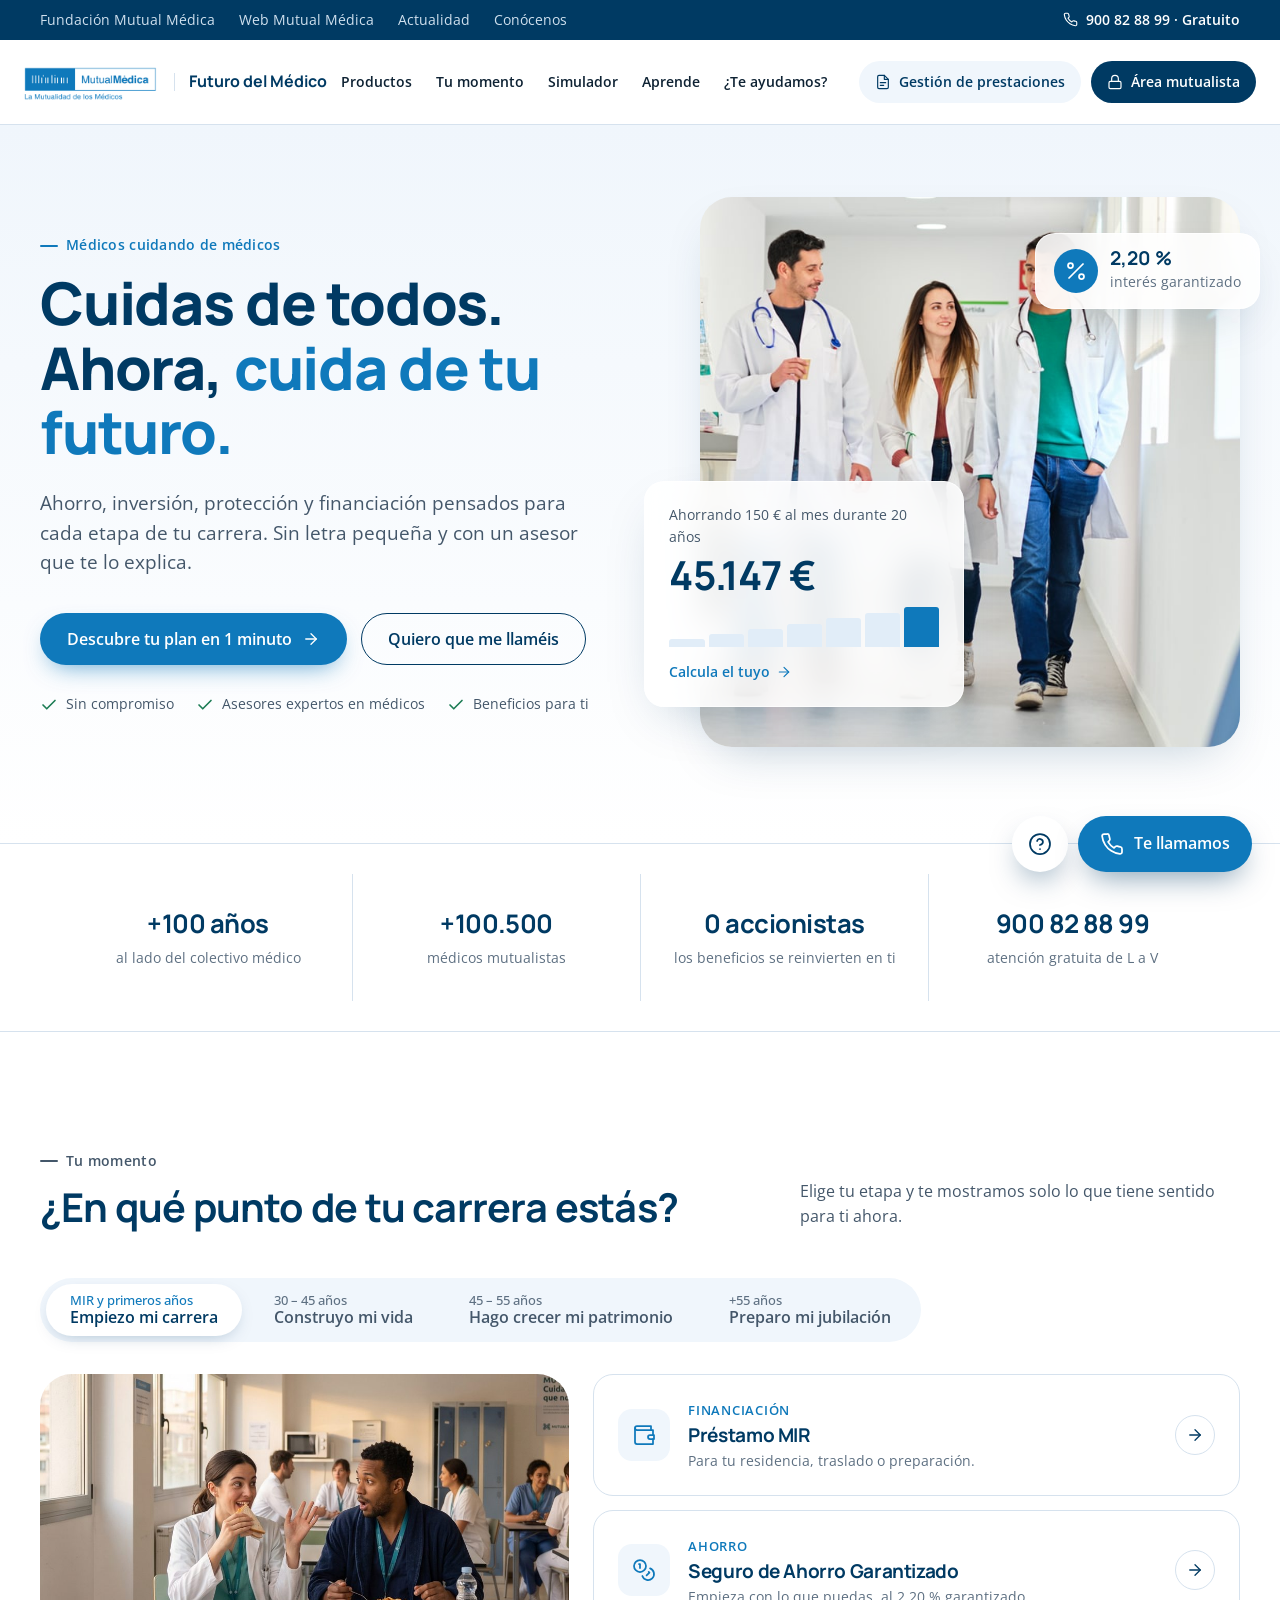
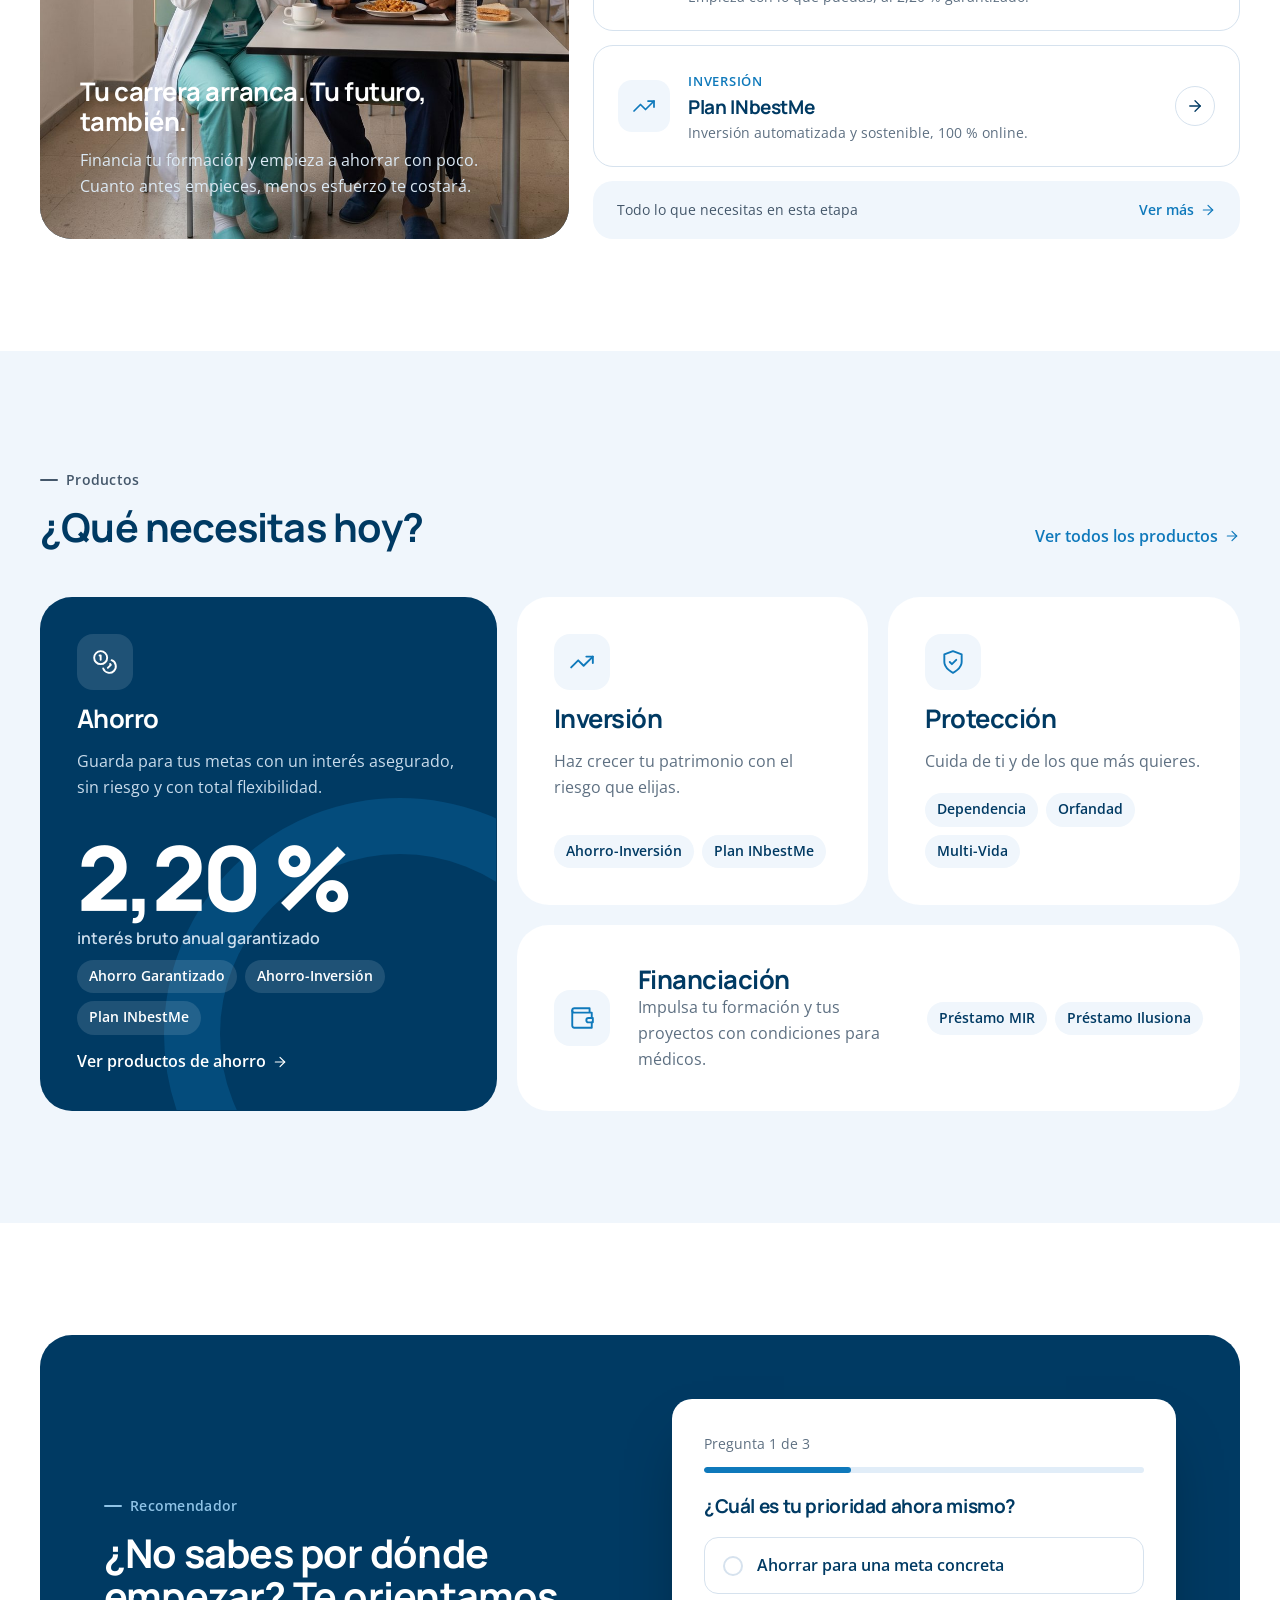
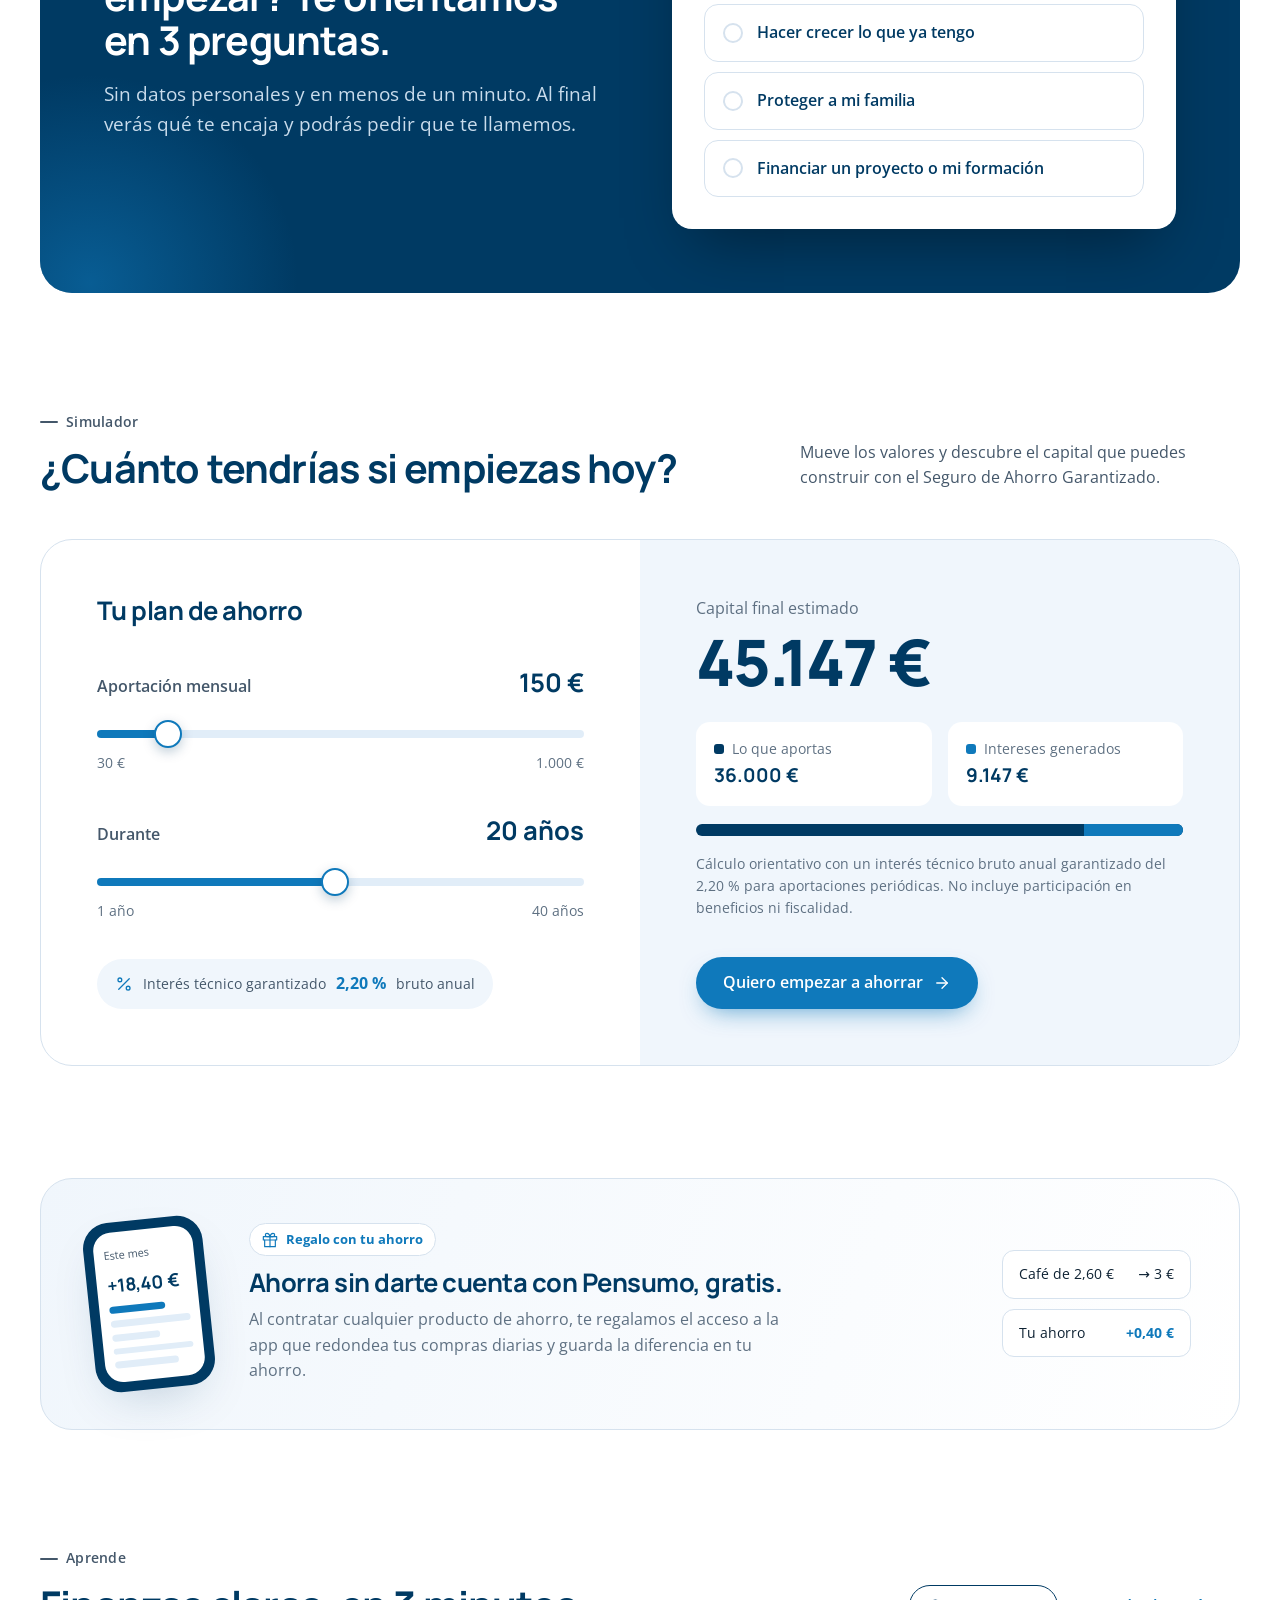
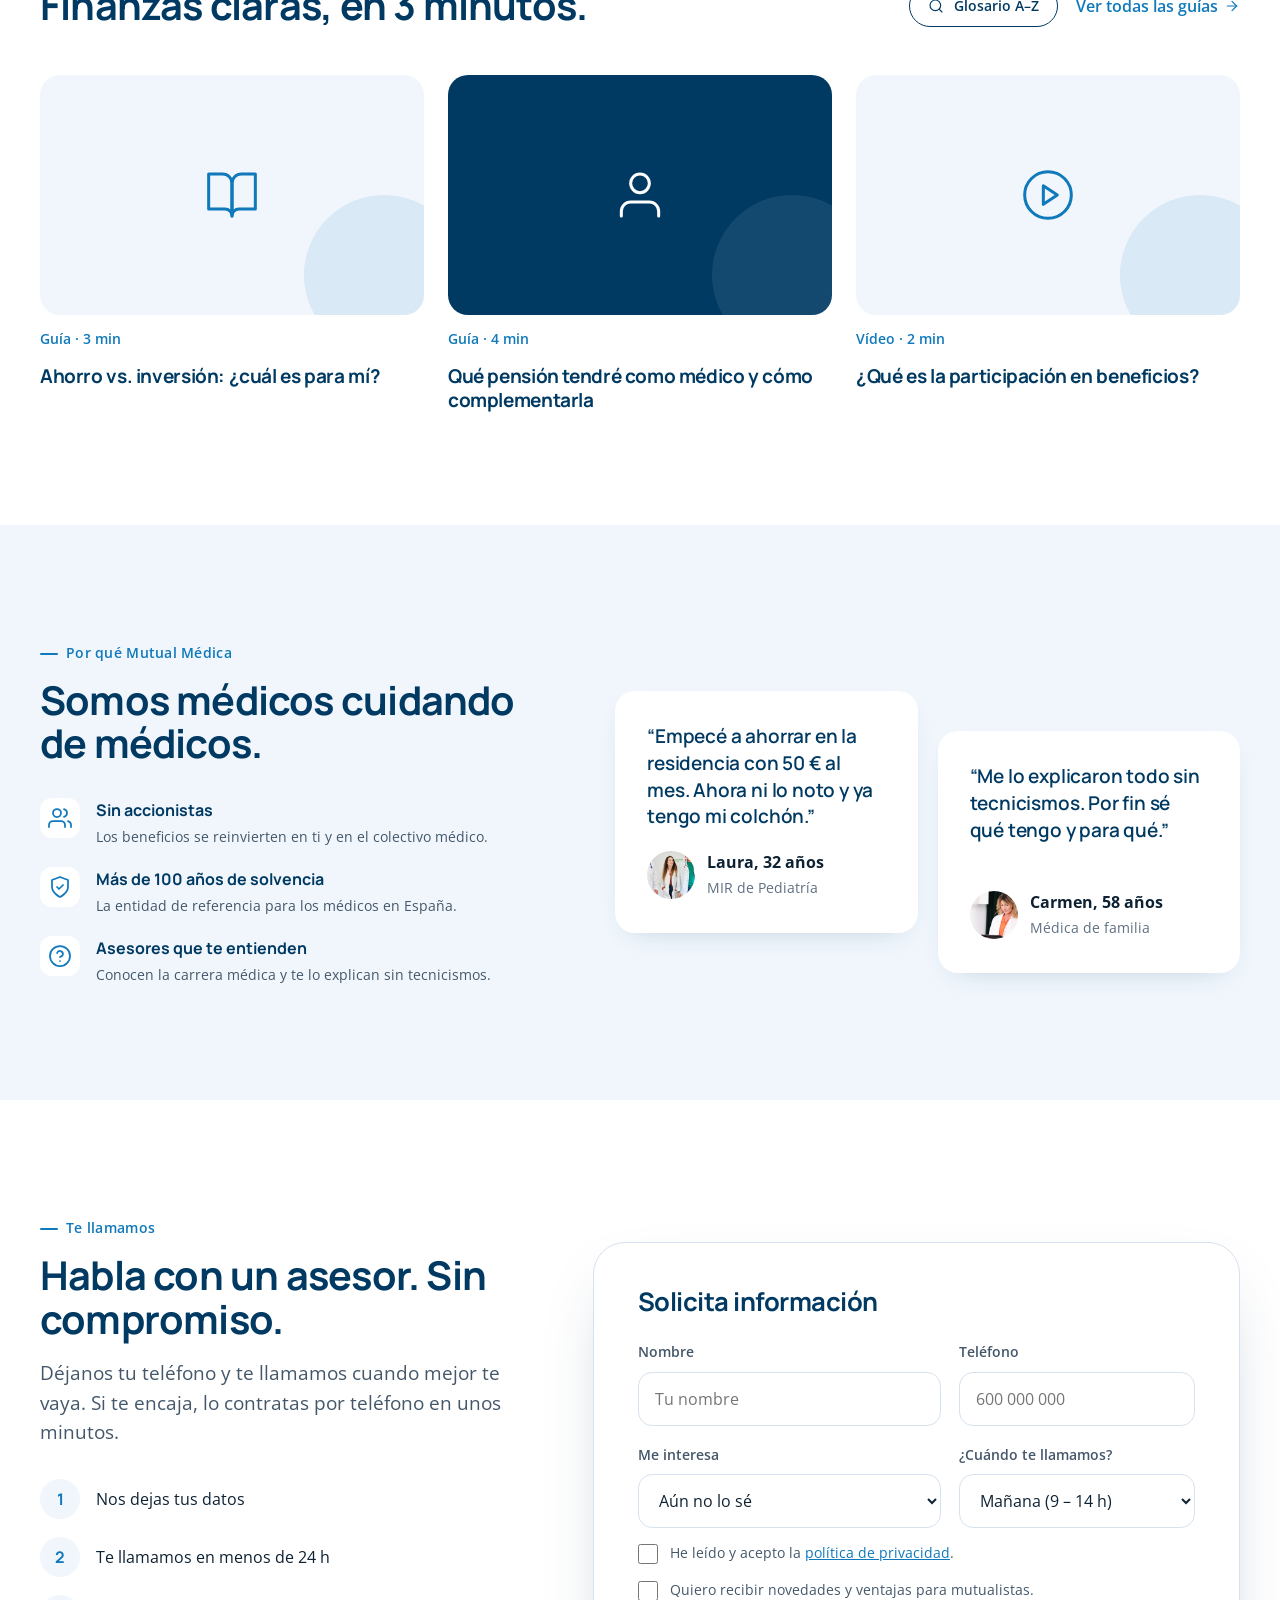
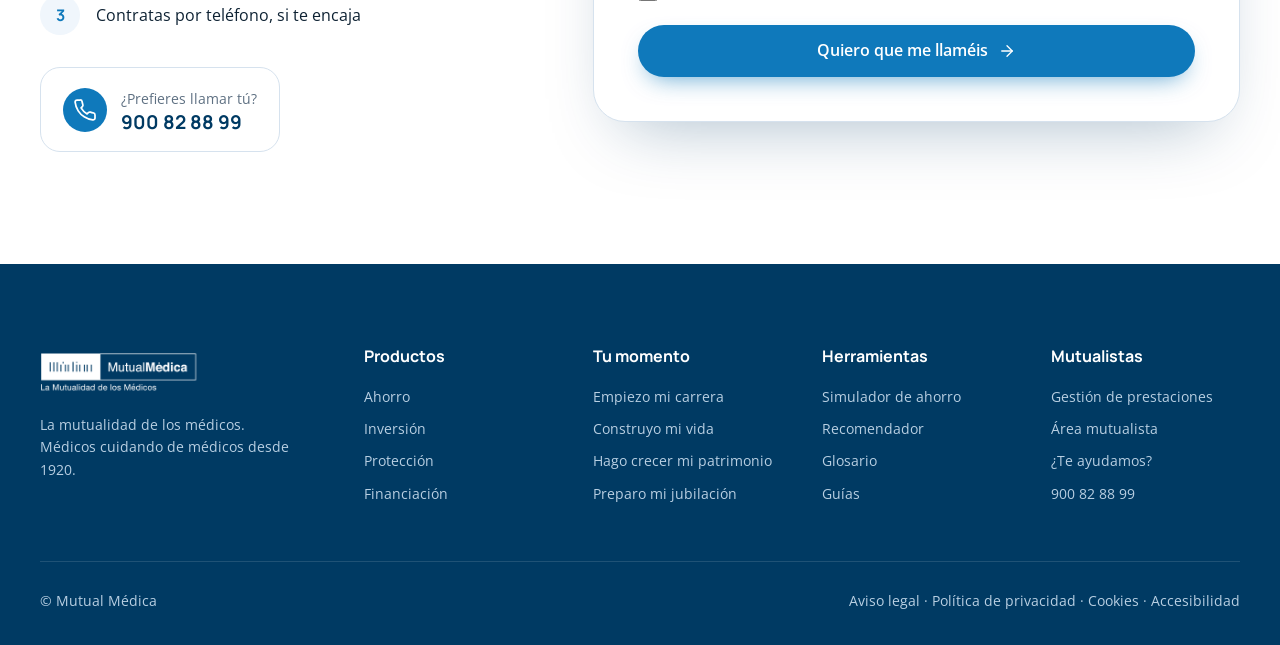
==== ui/home.html @ 7ee533cd "Caso práctico UX/UI Mutual Médica: estrategia, fases, wireframes y UI home" ====
<!DOCTYPE html>
<html lang="es">
<head>
<meta charset="utf-8">
<meta name="viewport" content="width=device-width, initial-scale=1">
<meta name="robots" content="noindex, nofollow">
<title>Futuro del Médico · Mutual Médica</title>
<meta name="description" content="Ahorro, inversión, protección y financiación para médicos, en cada etapa de su carrera.">
<link rel="preconnect" href="https://fonts.googleapis.com">
<link rel="preconnect" href="https://fonts.gstatic.com" crossorigin>
<link href="https://fonts.googleapis.com/css2?family=Open+Sans:wght@400;500;600;700&family=Manrope:wght@500;600;700;800&display=swap" rel="stylesheet">
<style>
:root{
  /* Marca */
  --accent:#0F79BB;           /* azul exacto del logo */
  --navy:#003A63;             /* azul profundo de marca */
  --navy-2:#004876;
  --ink:#0E2233; --ink-2:#44576A; --ink-3:#5E7082;
  --sky:#F0F6FC; --sky-2:#E1EDF8; --line:#D6E2EE; --white:#fff;
  --ok:#1C7C54;
  /* Tipografía fluida · 6 tamaños */
  --fs-1:clamp(14px,.85vw,15px);
  --fs-2:clamp(16px,1.05vw,17px);
  --fs-3:clamp(19px,1.4vw,22px);
  --fs-4:clamp(24px,2vw,30px);
  --fs-5:clamp(32px,3.1vw,46px);
  --fs-6:clamp(40px,4.6vw,68px);
  --r-s:12px; --r:20px; --r-l:32px;
  --shadow:0 20px 50px -20px rgba(0,58,99,.25);
  --head:"Manrope",system-ui,sans-serif;
  --body:"Open Sans",system-ui,sans-serif;
}
*{box-sizing:border-box;margin:0;padding:0}
html{scroll-behavior:smooth}
body{font-family:var(--body);font-size:var(--fs-2);line-height:1.6;color:var(--ink);background:var(--white);-webkit-font-smoothing:antialiased}
img{display:block;max-width:100%}
a{color:inherit;text-decoration:none}
button,input,select{font:inherit;color:inherit}
:focus-visible{outline:3px solid var(--accent);outline-offset:3px;border-radius:6px}
.wrap{width:min(1200px,100% - 48px);margin-inline:auto}
h1,h2,h3,h4{font-family:var(--head);color:var(--navy);letter-spacing:-.02em;line-height:1.1}
h1{font-size:var(--fs-6);font-weight:800}
h2{font-size:var(--fs-5);font-weight:700}
h3{font-size:var(--fs-4);font-weight:700;line-height:1.2}
h4{font-size:var(--fs-3);font-weight:700;line-height:1.25}
.eyebrow{display:inline-flex;align-items:center;gap:8px;font-size:var(--fs-1);font-weight:600;color:var(--accent);letter-spacing:.02em;margin-bottom:14px}
.eyebrow::before{content:"";width:18px;height:2px;background:currentColor;border-radius:2px}
.lead{font-size:var(--fs-3);color:var(--ink-2);line-height:1.55}
.muted{color:var(--ink-3)}
.small{font-size:var(--fs-1)}
.ico{width:24px;height:24px;stroke:currentColor;fill:none;stroke-width:1.75;stroke-linecap:round;stroke-linejoin:round;flex:none}
.hl{color:var(--accent)}

/* Botones · finos y premium */
.btn{display:inline-flex;align-items:center;justify-content:center;gap:10px;height:52px;padding:0 26px;border-radius:999px;font-weight:600;font-size:var(--fs-2);border:1.5px solid transparent;cursor:pointer;transition:transform .2s,background .2s,box-shadow .2s,color .2s;white-space:nowrap}
.btn .ico{width:18px;height:18px;transition:transform .2s}
.btn:hover .ico{transform:translateX(3px)}
.btn-primary{background:var(--accent);color:#fff;box-shadow:0 10px 24px -10px rgba(15,121,187,.7)}
.btn-primary:hover{background:var(--navy);transform:translateY(-1px)}
.btn-ghost{border-color:var(--navy);color:var(--navy);background:transparent}
.btn-ghost:hover{background:var(--navy);color:#fff}
.btn-light{background:#fff;color:var(--navy)}
.btn-light:hover{background:var(--sky)}
.btn-sm{height:42px;padding:0 18px;font-size:var(--fs-1)}
.link{display:inline-flex;align-items:center;gap:6px;font-weight:600;color:var(--accent)}
.link .ico{width:16px;height:16px;transition:transform .2s}
.link:hover .ico{transform:translateX(3px)}

/* ── Header ── */
.topbar{background:var(--navy);color:#CFE0EE;font-size:var(--fs-1)}
.topbar .wrap{display:flex;justify-content:space-between;align-items:center;height:40px}
.topbar nav{display:flex;gap:24px}
.topbar a:hover{color:#fff}
.topbar .tel{display:flex;align-items:center;gap:8px;color:#fff;font-weight:600}
.topbar .tel .ico{width:15px;height:15px}
header.main{position:sticky;top:0;z-index:40;background:rgba(255,255,255,.92);backdrop-filter:saturate(1.4) blur(14px);border-bottom:1px solid var(--line)}
header.main .wrap{display:flex;align-items:center;gap:32px;height:84px;width:min(1320px,100% - 48px)}
.brand{display:flex;align-items:center;gap:14px}
.brand img{height:44px;width:auto}
.brand span{font-family:var(--head);font-weight:700;color:var(--navy);font-size:var(--fs-2);line-height:1.1;padding-left:14px;border-left:1px solid var(--line)}
.brand span{white-space:nowrap}
.menu{display:flex;gap:24px;font-weight:600;font-size:var(--fs-1);color:var(--ink);white-space:nowrap}
.menu a{position:relative;padding:6px 0}
.menu a::after{content:"";position:absolute;left:0;right:0;bottom:0;height:2px;background:var(--accent);transform:scaleX(0);transition:transform .2s;transform-origin:left}
.menu a:hover::after{transform:scaleX(1)}
.keep{margin-left:auto;display:flex;gap:10px}
.keep a{display:flex;align-items:center;gap:8px;height:42px;padding:0 16px;border-radius:999px;font-size:var(--fs-1);font-weight:600;white-space:nowrap}
.keep .k1{background:var(--sky);color:var(--navy)}
.keep .k1:hover{background:var(--sky-2)}
.keep .k2{background:var(--navy);color:#fff}
.keep .k2:hover{background:var(--accent)}
.keep .ico{width:16px;height:16px}

/* ── Hero ── */
.hero{background:linear-gradient(180deg,var(--sky) 0%,#fff 100%);padding:72px 0 96px;overflow:hidden}
.hero .wrap{display:grid;grid-template-columns:1.05fr .95fr;gap:64px;align-items:center}
.hero h1 em{font-style:normal;color:var(--accent)}
.hero .lead{margin:24px 0 36px;max-width:560px}
.hero .ctas{display:flex;gap:14px;flex-wrap:wrap}
.ticks{display:flex;gap:22px;margin-top:28px;flex-wrap:wrap;font-size:var(--fs-1);color:var(--ink-2)}
.ticks span{display:flex;align-items:center;gap:8px}
.ticks .ico{width:18px;height:18px;color:var(--ok);stroke-width:2.2}
.hero-visual{position:relative}
.hero-visual .photo{border-radius:var(--r-l);overflow:hidden;aspect-ratio:1/1.02;box-shadow:var(--shadow)}
.hero-visual .photo img{width:100%;height:100%;object-fit:cover;object-position:55% center}
.glass{position:absolute;background:rgba(255,255,255,.88);backdrop-filter:blur(16px);border:1px solid rgba(255,255,255,.7);border-radius:var(--r);box-shadow:var(--shadow)}
.g-calc{left:-56px;bottom:40px;padding:22px 24px;width:320px}
.g-calc p{font-size:var(--fs-1);color:var(--ink-2)}
.g-calc strong{display:block;font-family:var(--head);font-size:40px;color:var(--navy);line-height:1.1;margin:4px 0 10px;letter-spacing:-.02em}
.g-calc .spark{display:flex;align-items:flex-end;gap:4px;height:40px;margin-bottom:12px}
.g-calc .spark i{flex:1;background:var(--sky-2);border-radius:3px 3px 0 0}
.g-calc .spark i:last-child{background:var(--accent)}
.g-rate{right:-20px;top:36px;padding:14px 18px;display:flex;align-items:center;gap:12px}
.g-rate .badge{width:44px;height:44px;border-radius:50%;background:var(--accent);color:#fff;display:grid;place-items:center}
.g-rate b{font-family:var(--head);font-size:var(--fs-3);color:var(--navy);display:block;line-height:1.1}
.g-rate span{font-size:var(--fs-1);color:var(--ink-3)}

/* ── Trust ── */
.trust{border-block:1px solid var(--line);background:#fff}
.trust .wrap{display:grid;grid-template-columns:repeat(4,1fr)}
.trust div{padding:30px 24px;text-align:center}
.trust div+div{border-left:1px solid var(--line)}
.trust b{display:block;font-family:var(--head);font-size:var(--fs-4);color:var(--navy);letter-spacing:-.02em}
.trust span{font-size:var(--fs-1);color:var(--ink-3)}

section.block{padding:112px 0}
.head{display:flex;justify-content:space-between;align-items:flex-end;gap:48px;margin-bottom:48px}
.head p{max-width:440px;color:var(--ink-2)}

/* ── Momento vital ── */
.tabs{display:flex;gap:8px;background:var(--sky);padding:6px;border-radius:999px;width:max-content;margin-bottom:32px}
.tabs button{border:0;background:transparent;height:52px;padding:0 24px;border-radius:999px;cursor:pointer;font-weight:600;color:var(--ink-2);display:flex;flex-direction:column;justify-content:center;line-height:1.2;text-align:left;transition:background .2s,color .2s}
.tabs button small{font-weight:500;font-size:12.5px;color:var(--ink-3)}
.tabs button[aria-selected="true"]{background:#fff;color:var(--navy);box-shadow:0 6px 18px -8px rgba(0,58,99,.35)}
.tabs button[aria-selected="true"] small{color:var(--accent)}
.panel{display:grid;grid-template-columns:.9fr 1.1fr;gap:24px;animation:fade .4s ease}
@keyframes fade{from{opacity:0;transform:translateY(8px)}to{opacity:1;transform:none}}
[hidden]{display:none!important}
.panel .story{position:relative;border-radius:var(--r-l);overflow:hidden;min-height:440px;color:#fff;display:flex;flex-direction:column;justify-content:flex-end;padding:40px}
.panel .story img{position:absolute;inset:0;width:100%;height:100%;object-fit:cover}
.panel .story::before{content:"";position:absolute;inset:0;background:linear-gradient(180deg,rgba(0,58,99,0) 30%,rgba(0,40,70,.92) 100%);z-index:1}
.panel .story>*{position:relative;z-index:2}
.panel .story h3{color:#fff;margin-bottom:10px}
.panel .story p{color:#DCE9F4;max-width:420px}
.prods{display:grid;gap:14px;align-content:start}
.prod{display:grid;grid-template-columns:52px 1fr auto;align-items:center;gap:18px;padding:22px 24px;border:1px solid var(--line);border-radius:var(--r);background:#fff;transition:border-color .2s,box-shadow .2s,transform .2s}
.prod:hover{border-color:var(--accent);box-shadow:var(--shadow);transform:translateY(-2px)}
.prod .ic{width:52px;height:52px;border-radius:14px;background:var(--sky);color:var(--accent);display:grid;place-items:center}
.prod .kind{font-size:12.5px;font-weight:600;color:var(--accent);text-transform:uppercase;letter-spacing:.06em}
.prod h4{font-size:var(--fs-3);margin:2px 0}
.prod p{font-size:var(--fs-1);color:var(--ink-3)}
.prod .go{width:40px;height:40px;border-radius:50%;border:1px solid var(--line);display:grid;place-items:center;color:var(--navy);transition:background .2s,color .2s}
.prod:hover .go{background:var(--accent);color:#fff;border-color:var(--accent)}
.prods .more{display:flex;justify-content:space-between;align-items:center;padding:18px 24px;border-radius:var(--r);background:var(--sky);font-size:var(--fs-1);color:var(--ink-2)}

/* ── Categorías bento ── */
.cats{background:var(--sky)}
.bento{display:grid;grid-template-columns:1.3fr 1fr 1fr;grid-template-rows:auto auto;gap:20px}
.cat{background:#fff;border-radius:var(--r-l);padding:36px;display:flex;flex-direction:column;gap:14px;border:1px solid transparent;transition:border-color .2s,transform .2s,box-shadow .2s}
.cat:hover{border-color:var(--accent);transform:translateY(-3px);box-shadow:var(--shadow)}
.cat .ic{width:56px;height:56px;border-radius:16px;background:var(--sky);color:var(--accent);display:grid;place-items:center}
.cat .ic .ico{width:26px;height:26px}
.cat ul{list-style:none;display:flex;flex-wrap:wrap;gap:8px;margin-top:auto}
.cat li{font-size:13.5px;font-weight:600;padding:6px 12px;border-radius:999px;background:var(--sky);color:var(--navy)}
.cat.big{grid-row:span 2;background:var(--navy);color:#fff;position:relative;overflow:hidden}
.cat.big h3,.cat.big h2{color:#fff}
.cat.big p{color:#C9DCEC}
.cat.big .ic{background:rgba(255,255,255,.12);color:#fff}
.cat.big li{background:rgba(255,255,255,.12);color:#fff}
.cat.big .rate{font-family:var(--head);font-size:clamp(64px,7vw,104px);font-weight:800;line-height:1;letter-spacing:-.04em;margin-top:18px}
.cat.big .rate small{font-size:var(--fs-2);font-weight:600;letter-spacing:0;color:#C9DCEC;display:block;margin-top:8px}
.cat.big::after{content:"";position:absolute;right:-140px;bottom:-160px;width:360px;height:360px;border-radius:50%;border:56px solid rgba(15,121,187,.28);pointer-events:none}
.cat.big>*{position:relative;z-index:1}
.cat.big .link{color:#fff}
.cat.wide{grid-column:span 2;flex-direction:row;align-items:center;gap:28px}
.cat.wide>div{flex:1}

/* ── Recomendador ── */
.reco{background:var(--navy);color:#fff;border-radius:var(--r-l);padding:64px;display:grid;grid-template-columns:1fr 1fr;gap:64px;align-items:center;position:relative;overflow:hidden}
.reco::before{content:"";position:absolute;left:-160px;bottom:-200px;width:420px;height:420px;border-radius:50%;background:radial-gradient(circle,rgba(15,121,187,.55),transparent 70%)}
.reco>*{position:relative}
.reco h2{color:#fff}
.reco .eyebrow{color:#8FC3E6}
.reco .lead{color:#C9DCEC;margin:18px 0 0}
.quiz{background:#fff;color:var(--ink);border-radius:var(--r);padding:32px;box-shadow:0 30px 60px -20px rgba(0,0,0,.4)}
.quiz .bar{height:6px;background:var(--sky-2);border-radius:3px;margin:10px 0 22px;overflow:hidden}
.quiz .bar i{display:block;height:100%;background:var(--accent);border-radius:3px;transition:width .35s}
.quiz h4{margin-bottom:18px}
.opts{display:grid;gap:10px}
.opt{display:flex;align-items:center;gap:14px;padding:15px 18px;border:1.5px solid var(--line);border-radius:14px;background:#fff;cursor:pointer;text-align:left;font-weight:600;color:var(--navy);transition:border-color .15s,background .15s}
.opt:hover{border-color:var(--accent);background:var(--sky)}
.opt .dot{width:20px;height:20px;border-radius:50%;border:2px solid var(--line);flex:none}
.opt:hover .dot{border-color:var(--accent)}
.quiz .back{background:none;border:0;color:var(--ink-3);font-size:var(--fs-1);margin-top:14px;cursor:pointer}
.result .pick{display:flex;gap:14px;align-items:center;padding:16px;border-radius:14px;background:var(--sky);margin-bottom:10px}
.result .pick .ic{width:44px;height:44px;border-radius:12px;background:#fff;color:var(--accent);display:grid;place-items:center}

/* ── Calculadora ── */
.calc{display:grid;grid-template-columns:1fr 1fr;border:1px solid var(--line);border-radius:var(--r-l);overflow:hidden}
.calc .in{padding:56px}
.calc .out{padding:56px;background:var(--sky);display:flex;flex-direction:column}
.fld{margin-top:36px}
.fld .top{display:flex;justify-content:space-between;align-items:baseline;margin-bottom:16px}
.fld label{font-weight:600;color:var(--ink-2)}
.fld output{font-family:var(--head);font-size:var(--fs-4);font-weight:700;color:var(--navy)}
input[type=range]{-webkit-appearance:none;appearance:none;width:100%;height:8px;border-radius:4px;background:linear-gradient(90deg,var(--accent) var(--p,50%),var(--sky-2) var(--p,50%));cursor:pointer}
input[type=range]::-webkit-slider-thumb{-webkit-appearance:none;width:28px;height:28px;border-radius:50%;background:#fff;border:2px solid var(--accent);box-shadow:0 4px 12px rgba(0,58,99,.25)}
input[type=range]::-moz-range-thumb{width:24px;height:24px;border-radius:50%;background:#fff;border:2px solid var(--accent)}
.rng{display:flex;justify-content:space-between;font-size:13.5px;color:var(--ink-3);margin-top:8px}
.rate-pill{display:inline-flex;align-items:center;gap:10px;margin-top:36px;padding:12px 18px;border-radius:999px;background:var(--sky);font-size:var(--fs-1);color:var(--ink-2)}
.rate-pill b{color:var(--accent);font-size:var(--fs-2)}
.out .total{font-family:var(--head);font-size:clamp(48px,5vw,76px);font-weight:800;color:var(--navy);letter-spacing:-.03em;line-height:1;margin:8px 0 28px}
.split{display:grid;grid-template-columns:1fr 1fr;gap:16px;margin-bottom:18px}
.split div{background:#fff;border-radius:14px;padding:16px 18px}
.split span{font-size:var(--fs-1);color:var(--ink-3);display:flex;align-items:center;gap:8px}
.split span::before{content:"";width:10px;height:10px;border-radius:3px;background:var(--navy)}
.split div:last-child span::before{background:var(--accent)}
.split b{font-family:var(--head);font-size:var(--fs-3);color:var(--navy)}
.meter{height:12px;border-radius:6px;background:var(--navy);overflow:hidden;display:flex;justify-content:flex-end}
.meter i{display:block;height:100%;background:var(--accent);transition:width .3s}
.out .note{font-size:13.5px;color:var(--ink-3);margin:18px 0 28px}
.out .btn{margin-top:auto;align-self:flex-start}

/* ── Pensumo ── */
.pensumo{display:grid;grid-template-columns:auto 1fr auto;gap:40px;align-items:center;background:linear-gradient(110deg,var(--sky) 0%,#fff 100%);border:1px solid var(--line);border-radius:var(--r-l);padding:40px 48px}
.phone{width:120px;height:170px;border-radius:26px;background:var(--navy);padding:10px;box-shadow:var(--shadow);transform:rotate(-6deg)}
.phone div{height:100%;border-radius:18px;background:#fff;padding:14px 10px;display:flex;flex-direction:column;gap:7px;font-size:11px;color:var(--ink-2)}
.phone b{font-family:var(--head);color:var(--navy);font-size:18px}
.phone i{display:block;height:7px;border-radius:4px;background:var(--sky-2)}
.phone i.a{background:var(--accent);width:70%}
.gift{display:inline-flex;align-items:center;gap:8px;font-size:13px;font-weight:700;color:var(--accent);background:#fff;border:1px solid var(--line);padding:5px 12px;border-radius:999px;margin-bottom:12px}
.gift .ico{width:16px;height:16px}
.eg{display:grid;gap:10px;font-size:var(--fs-1)}
.eg div{display:flex;justify-content:space-between;gap:24px;padding:12px 16px;background:#fff;border-radius:12px;border:1px solid var(--line)}
.eg b{color:var(--accent)}

/* ── Aprende ── */
.guides{display:grid;grid-template-columns:repeat(3,1fr);gap:24px}
.guide{display:flex;flex-direction:column;gap:14px}
.guide .cover{aspect-ratio:16/10;border-radius:var(--r);background:var(--sky);display:grid;place-items:center;color:var(--accent);position:relative;overflow:hidden;transition:transform .3s}
.guide:hover .cover{transform:scale(.98)}
.guide .cover .ico{width:56px;height:56px;stroke-width:1.3}
.guide .cover::after{content:"";position:absolute;right:-40px;bottom:-40px;width:160px;height:160px;border-radius:50%;background:rgba(15,121,187,.1)}
.guide:nth-child(2) .cover{background:var(--navy);color:#fff}
.guide:nth-child(2) .cover::after{background:rgba(255,255,255,.08)}
.guide .meta{font-size:13.5px;font-weight:600;color:var(--accent)}
.guide h4{font-size:var(--fs-3)}

/* ── Por qué + testimonios ── */
.why{background:var(--sky)}
.why .wrap{display:grid;grid-template-columns:.9fr 1.1fr;gap:64px;align-items:center}
.why ul{list-style:none;display:grid;gap:18px;margin-top:32px}
.why li{display:flex;gap:16px;align-items:flex-start}
.why li .ic{width:40px;height:40px;border-radius:12px;background:#fff;color:var(--accent);display:grid;place-items:center;flex:none}
.why li b{display:block;color:var(--navy);font-family:var(--head)}
.why li span{font-size:var(--fs-1);color:var(--ink-2)}
.quotes{display:grid;grid-template-columns:1fr 1fr;gap:20px}
.quote{background:#fff;border-radius:var(--r);padding:32px;display:flex;flex-direction:column;gap:20px;box-shadow:0 10px 30px -18px rgba(0,58,99,.3)}
.quote:nth-child(2){transform:translateY(40px)}
.quote p{font-size:var(--fs-3);font-family:var(--head);font-weight:600;color:var(--navy);line-height:1.4;letter-spacing:-.01em}
.quote .who{display:flex;gap:12px;align-items:center;margin-top:auto}
.quote .av{width:48px;height:48px;border-radius:50%;background-size:cover;background-position:center}
.quote .who b{display:block;font-size:var(--fs-2)}
.quote .who span{font-size:var(--fs-1);color:var(--ink-3)}

/* ── Formulario ── */
.contact .wrap{display:grid;grid-template-columns:1fr 1.05fr;gap:72px;align-items:center}
.steps{display:grid;gap:18px;margin:32px 0}
.steps div{display:flex;gap:16px;align-items:center}
.steps b{width:40px;height:40px;border-radius:50%;background:var(--sky);color:var(--accent);display:grid;place-items:center;font-family:var(--head);flex:none}
.call{display:flex;align-items:center;gap:14px;padding:18px 22px;border-radius:var(--r);border:1px solid var(--line);width:max-content}
.call .ic{width:44px;height:44px;border-radius:50%;background:var(--accent);color:#fff;display:grid;place-items:center}
.call b{font-family:var(--head);font-size:var(--fs-3);color:var(--navy);display:block;line-height:1.1}
form.card{background:#fff;border-radius:var(--r-l);padding:44px;box-shadow:0 30px 70px -30px rgba(0,58,99,.35);border:1px solid var(--line)}
.grid2{display:grid;grid-template-columns:1fr 1fr;gap:18px}
.f{display:flex;flex-direction:column;gap:8px}
.f label{font-size:var(--fs-1);font-weight:600;color:var(--ink-2)}
.f input,.f select{height:54px;border:1.5px solid var(--line);border-radius:14px;padding:0 16px;background:#fff;font-size:var(--fs-2);transition:border-color .2s}
.f input:focus,.f select:focus{outline:none;border-color:var(--accent);box-shadow:0 0 0 4px rgba(15,121,187,.12)}
.chk{display:flex;gap:12px;align-items:flex-start;font-size:var(--fs-1);color:var(--ink-2);margin-top:14px}
.chk input{width:20px;height:20px;accent-color:var(--accent);margin-top:2px;flex:none}
.chk a{color:var(--accent);text-decoration:underline}
form .btn{width:100%;margin-top:24px}
.thanks{text-align:center;padding:40px 10px}
.thanks .ic{width:72px;height:72px;border-radius:50%;background:#E6F4EE;color:var(--ok);display:grid;place-items:center;margin:0 auto 18px}

/* ── Footer ── */
footer{background:var(--navy);color:#B8CFE2;padding:80px 0 32px;font-size:var(--fs-1)}
footer .cols{display:grid;grid-template-columns:1.5fr repeat(4,1fr);gap:40px;padding-bottom:56px;border-bottom:1px solid rgba(255,255,255,.12)}
footer img{height:52px;width:auto;margin-bottom:18px}
footer h5{font-family:var(--head);font-size:var(--fs-2);color:#fff;margin-bottom:16px}
footer ul{list-style:none;display:grid;gap:10px}
footer a:hover{color:#fff}
footer .legal{display:flex;justify-content:space-between;padding-top:28px;flex-wrap:wrap;gap:12px}

/* ── Flotante ── */
.fab{position:fixed;right:28px;bottom:28px;z-index:50;display:flex;gap:10px}
.fab a{display:flex;align-items:center;gap:10px;height:56px;padding:0 22px;border-radius:999px;font-weight:600;box-shadow:0 14px 30px -10px rgba(0,58,99,.5)}
.fab .f1{background:var(--accent);color:#fff}
.fab .f2{background:#fff;color:var(--navy);width:56px;padding:0;justify-content:center}

/* Responsive básico */
@media (max-width:1100px){
  .menu{display:none}
  .hero .wrap,.panel,.reco,.calc,.why .wrap,.contact .wrap{grid-template-columns:1fr}
  .bento{grid-template-columns:1fr 1fr}.cat.big{grid-row:auto;grid-column:span 2}
  .guides{grid-template-columns:1fr}
  .g-calc{left:16px}
  .tabs{width:100%;overflow-x:auto}
  .pensumo{grid-template-columns:1fr}
  footer .cols{grid-template-columns:1fr 1fr}
}
@media (max-width:640px){
  .keep .k1,.topbar nav,.brand span{display:none}
  .trust .wrap,.quotes,.grid2,.split{grid-template-columns:1fr 1fr}
  .quotes{grid-template-columns:1fr}.quote:nth-child(2){transform:none}
  .bento{grid-template-columns:1fr}.cat.big,.cat.wide{grid-column:auto}.cat.wide{flex-direction:column;align-items:flex-start}
  .calc .in,.calc .out,.reco,form.card{padding:28px}
  .head{flex-direction:column;align-items:flex-start}
  section.block{padding:72px 0}
  .g-rate{right:8px}
  .fab .f1 span{display:none}.fab .f1{width:56px;padding:0;justify-content:center}
}
@media (prefers-reduced-motion:reduce){*{animation:none!important;transition:none!important;scroll-behavior:auto!important}}
</style>
</head>
<body>

<!-- Iconos -->
<svg width="0" height="0" style="position:absolute" aria-hidden="true">
  <symbol id="i-arrow" viewBox="0 0 24 24"><line x1="5" y1="12" x2="19" y2="12"/><polyline points="12 5 19 12 12 19"/></symbol>
  <symbol id="i-phone" viewBox="0 0 24 24"><path d="M22 16.92v3a2 2 0 0 1-2.18 2 19.79 19.79 0 0 1-8.63-3.07 19.5 19.5 0 0 1-6-6 19.79 19.79 0 0 1-3.07-8.67A2 2 0 0 1 4.11 2h3a2 2 0 0 1 2 1.72 12.84 12.84 0 0 0 .7 2.81 2 2 0 0 1-.45 2.11L8.09 9.91a16 16 0 0 0 6 6l1.27-1.27a2 2 0 0 1 2.11-.45 12.84 12.84 0 0 0 2.81.7A2 2 0 0 1 22 16.92z"/></symbol>
  <symbol id="i-check" viewBox="0 0 24 24"><polyline points="20 6 9 17 4 12"/></symbol>
  <symbol id="i-coins" viewBox="0 0 24 24"><circle cx="8" cy="8" r="6"/><path d="M18.09 10.37A6 6 0 1 1 10.34 18"/><path d="M7 6h1v4"/><path d="m16.71 13.88.7.71-2.82 2.82"/></symbol>
  <symbol id="i-trend" viewBox="0 0 24 24"><polyline points="22 7 13.5 15.5 8.5 10.5 2 17"/><polyline points="16 7 22 7 22 13"/></symbol>
  <symbol id="i-shield" viewBox="0 0 24 24"><path d="M12 22s8-4 8-10V5l-8-3-8 3v7c0 6 8 10 8 10z"/><polyline points="9 12 11 14 15 10"/></symbol>
  <symbol id="i-wallet" viewBox="0 0 24 24"><path d="M21 12V7H5a2 2 0 0 1 0-4h14v4"/><path d="M3 5v14a2 2 0 0 0 2 2h16v-5"/><path d="M18 12a2 2 0 0 0 0 4h4v-4Z"/></symbol>
  <symbol id="i-help" viewBox="0 0 24 24"><circle cx="12" cy="12" r="10"/><path d="M9.09 9a3 3 0 0 1 5.83 1c0 2-3 3-3 3"/><line x1="12" y1="17" x2="12.01" y2="17"/></symbol>
  <symbol id="i-book" viewBox="0 0 24 24"><path d="M2 3h6a4 4 0 0 1 4 4v14a3 3 0 0 0-3-3H2z"/><path d="M22 3h-6a4 4 0 0 0-4 4v14a3 3 0 0 1 3-3h7z"/></symbol>
  <symbol id="i-gift" viewBox="0 0 24 24"><polyline points="20 12 20 22 4 22 4 12"/><rect x="2" y="7" width="20" height="5"/><line x1="12" y1="22" x2="12" y2="7"/><path d="M12 7H7.5a2.5 2.5 0 0 1 0-5C11 2 12 7 12 7z"/><path d="M12 7h4.5a2.5 2.5 0 0 0 0-5C13 2 12 7 12 7z"/></symbol>
  <symbol id="i-heart" viewBox="0 0 24 24"><path d="M20.84 4.61a5.5 5.5 0 0 0-7.78 0L12 5.67l-1.06-1.06a5.5 5.5 0 0 0-7.78 7.78l1.06 1.06L12 21.23l7.78-7.78 1.06-1.06a5.5 5.5 0 0 0 0-7.78z"/></symbol>
  <symbol id="i-user" viewBox="0 0 24 24"><path d="M20 21v-2a4 4 0 0 0-4-4H8a4 4 0 0 0-4 4v2"/><circle cx="12" cy="7" r="4"/></symbol>
  <symbol id="i-file" viewBox="0 0 24 24"><path d="M14 2H6a2 2 0 0 0-2 2v16a2 2 0 0 0 2 2h12a2 2 0 0 0 2-2V8z"/><polyline points="14 2 14 8 20 8"/><line x1="8" y1="13" x2="16" y2="13"/><line x1="8" y1="17" x2="13" y2="17"/></symbol>
  <symbol id="i-play" viewBox="0 0 24 24"><circle cx="12" cy="12" r="10"/><polygon points="10 8 16 12 10 16 10 8"/></symbol>
  <symbol id="i-percent" viewBox="0 0 24 24"><line x1="19" y1="5" x2="5" y2="19"/><circle cx="6.5" cy="6.5" r="2.5"/><circle cx="17.5" cy="17.5" r="2.5"/></symbol>
  <symbol id="i-users" viewBox="0 0 24 24"><path d="M17 21v-2a4 4 0 0 0-4-4H5a4 4 0 0 0-4 4v2"/><circle cx="9" cy="7" r="4"/><path d="M23 21v-2a4 4 0 0 0-3-3.87"/><path d="M16 3.13a4 4 0 0 1 0 7.75"/></symbol>
  <symbol id="i-search" viewBox="0 0 24 24"><circle cx="11" cy="11" r="8"/><line x1="21" y1="21" x2="16.65" y2="16.65"/></symbol>
  <symbol id="i-lock" viewBox="0 0 24 24"><rect x="3" y="11" width="18" height="11" rx="2"/><path d="M7 11V7a5 5 0 0 1 10 0v4"/></symbol>
</svg>

<div class="topbar">
  <div class="wrap">
    <nav aria-label="Enlaces corporativos"><a href="#">Fundación Mutual Médica</a><a href="#">Web Mutual Médica</a><a href="#">Actualidad</a><a href="#">Conócenos</a></nav>
    <a class="tel" href="tel:900828899"><svg class="ico"><use href="#i-phone"/></svg>900 82 88 99 · Gratuito</a>
  </div>
</div>

<header class="main">
  <div class="wrap">
    <a class="brand" href="#" aria-label="Futuro del Médico, de Mutual Médica">
      <img src="../assets/logo-mutual-medica.png" alt="Mutual Médica">
      <span>Futuro del Médico</span>
    </a>
    <nav class="menu" aria-label="Principal">
      <a href="#productos">Productos</a>
      <a href="#momento">Tu momento</a>
      <a href="#simulador">Simulador</a>
      <a href="#aprende">Aprende</a>
      <a href="#contacto">¿Te ayudamos?</a>
    </nav>
    <div class="keep">
      <a class="k1" href="#"><svg class="ico"><use href="#i-file"/></svg>Gestión de prestaciones</a>
      <a class="k2" href="#"><svg class="ico"><use href="#i-lock"/></svg>Área mutualista</a>
    </div>
  </div>
</header>

<main>
  <!-- HERO -->
  <section class="hero">
    <div class="wrap">
      <div>
        <p class="eyebrow">Médicos cuidando de médicos</p>
        <h1>Cuidas de todos.<br>Ahora, <em>cuida de tu futuro.</em></h1>
        <p class="lead">Ahorro, inversión, protección y financiación pensados para cada etapa de tu carrera. Sin letra pequeña y con un asesor que te lo explica.</p>
        <div class="ctas">
          <a class="btn btn-primary" href="#recomendador">Descubre tu plan en 1 minuto <svg class="ico"><use href="#i-arrow"/></svg></a>
          <a class="btn btn-ghost" href="#contacto">Quiero que me llaméis</a>
        </div>
        <div class="ticks">
          <span><svg class="ico"><use href="#i-check"/></svg>Sin compromiso</span>
          <span><svg class="ico"><use href="#i-check"/></svg>Asesores expertos en médicos</span>
          <span><svg class="ico"><use href="#i-check"/></svg>Beneficios para ti</span>
        </div>
      </div>
      <div class="hero-visual">
        <div class="photo"><img src="../assets/foto-jovenes.jpg" alt="Tres médicos jóvenes conversando en el pasillo del hospital"></div>
        <div class="glass g-rate"><span class="badge"><svg class="ico"><use href="#i-percent"/></svg></span><div><b>2,20&nbsp;%</b><span>interés garantizado</span></div></div>
        <a class="glass g-calc" href="#simulador">
          <p>Ahorrando 150&nbsp;€ al mes durante 20 años</p>
          <strong>45.147&nbsp;€</strong>
          <div class="spark" aria-hidden="true"><i style="height:20%"></i><i style="height:32%"></i><i style="height:44%"></i><i style="height:57%"></i><i style="height:71%"></i><i style="height:85%"></i><i style="height:100%"></i></div>
          <span class="link small">Calcula el tuyo <svg class="ico"><use href="#i-arrow"/></svg></span>
        </a>
      </div>
    </div>
  </section>

  <!-- TRUST -->
  <div class="trust">
    <div class="wrap">
      <div><b>+100 años</b><span>al lado del colectivo médico</span></div>
      <div><b>+100.500</b><span>médicos mutualistas</span></div>
      <div><b>0 accionistas</b><span>los beneficios se reinvierten en ti</span></div>
      <div><b>900 82 88 99</b><span>atención gratuita de L a V</span></div>
    </div>
  </div>

  <!-- MOMENTO VITAL -->
  <section class="block" id="momento">
    <div class="wrap">
      <div class="head">
        <div><p class="eyebrow">Tu momento</p><h2>¿En qué punto de tu carrera estás?</h2></div>
        <p>Elige tu etapa y te mostramos solo lo que tiene sentido para ti ahora.</p>
      </div>
      <div data-tabs>
        <div class="tabs" role="tablist" aria-label="Etapas">
          <button role="tab" aria-selected="true" aria-controls="p1" id="b1"><small>MIR y primeros años</small>Empiezo mi carrera</button>
          <button role="tab" aria-selected="false" aria-controls="p2" id="b2"><small>30 – 45 años</small>Construyo mi vida</button>
          <button role="tab" aria-selected="false" aria-controls="p3" id="b3"><small>45 – 55 años</small>Hago crecer mi patrimonio</button>
          <button role="tab" aria-selected="false" aria-controls="p4" id="b4"><small>+55 años</small>Preparo mi jubilación</button>
        </div>

        <div class="panel" id="p1" role="tabpanel" aria-labelledby="b1">
          <div class="story"><img src="../assets/foto-guardia.jpg" alt="Dos residentes charlando en la sala de descanso del hospital"><h3>Tu carrera arranca. Tu futuro, también.</h3><p>Financia tu formación y empieza a ahorrar con poco. Cuanto antes empieces, menos esfuerzo te costará.</p></div>
          <div class="prods">
            <a class="prod" href="#"><span class="ic"><svg class="ico"><use href="#i-wallet"/></svg></span><div><span class="kind">Financiación</span><h4>Préstamo MIR</h4><p>Para tu residencia, traslado o preparación.</p></div><span class="go"><svg class="ico" style="width:18px"><use href="#i-arrow"/></svg></span></a>
            <a class="prod" href="#"><span class="ic"><svg class="ico"><use href="#i-coins"/></svg></span><div><span class="kind">Ahorro</span><h4>Seguro de Ahorro Garantizado</h4><p>Empieza con lo que puedas, al 2,20&nbsp;% garantizado.</p></div><span class="go"><svg class="ico" style="width:18px"><use href="#i-arrow"/></svg></span></a>
            <a class="prod" href="#"><span class="ic"><svg class="ico"><use href="#i-trend"/></svg></span><div><span class="kind">Inversión</span><h4>Plan INbestMe</h4><p>Inversión automatizada y sostenible, 100&nbsp;% online.</p></div><span class="go"><svg class="ico" style="width:18px"><use href="#i-arrow"/></svg></span></a>
            <div class="more"><span>Todo lo que necesitas en esta etapa</span><a class="link" href="#">Ver más <svg class="ico"><use href="#i-arrow"/></svg></a></div>
          </div>
        </div>

        <div class="panel" id="p2" role="tabpanel" aria-labelledby="b2" hidden>
          <div class="story"><img src="../assets/foto-familia.jpg" alt="Pareja paseando con niños jugando al fondo"><h3>Casa, familia, proyectos.</h3><p>Protege a los tuyos y haz realidad tus planes, sin renunciar a ahorrar para mañana.</p></div>
          <div class="prods">
            <a class="prod" href="#"><span class="ic"><svg class="ico"><use href="#i-wallet"/></svg></span><div><span class="kind">Financiación</span><h4>Préstamo Ilusiona</h4><p>Para tus proyectos personales.</p></div><span class="go"><svg class="ico" style="width:18px"><use href="#i-arrow"/></svg></span></a>
            <a class="prod" href="#"><span class="ic"><svg class="ico"><use href="#i-heart"/></svg></span><div><span class="kind">Protección</span><h4>Seguro de Orfandad</h4><p>El futuro y los estudios de tus hijos, asegurados.</p></div><span class="go"><svg class="ico" style="width:18px"><use href="#i-arrow"/></svg></span></a>
            <a class="prod" href="#"><span class="ic"><svg class="ico"><use href="#i-shield"/></svg></span><div><span class="kind">Protección</span><h4>Seguro Multi-Vida</h4><p>Tranquilidad para ti y tu familia.</p></div><span class="go"><svg class="ico" style="width:18px"><use href="#i-arrow"/></svg></span></a>
            <div class="more"><span>Todo lo que necesitas en esta etapa</span><a class="link" href="#">Ver más <svg class="ico"><use href="#i-arrow"/></svg></a></div>
          </div>
        </div>

        <div class="panel" id="p3" role="tabpanel" aria-labelledby="b3" hidden>
          <div class="story"><img src="../assets/foto-equipo.jpg" alt="Equipo sanitario caminando por el hospital"><h3>Que tu dinero trabaje para ti.</h3><p>Rentabiliza tus ahorros con el nivel de riesgo que elijas y piensa ya en tu protección.</p></div>
          <div class="prods">
            <a class="prod" href="#"><span class="ic"><svg class="ico"><use href="#i-trend"/></svg></span><div><span class="kind">Inversión</span><h4>Seguro de Ahorro-Inversión</h4><p>Aportación única con rentabilidad garantizada.</p></div><span class="go"><svg class="ico" style="width:18px"><use href="#i-arrow"/></svg></span></a>
            <a class="prod" href="#"><span class="ic"><svg class="ico"><use href="#i-trend"/></svg></span><div><span class="kind">Inversión</span><h4>Plan INbestMe</h4><p>Carteras indexadas adaptadas a tu perfil.</p></div><span class="go"><svg class="ico" style="width:18px"><use href="#i-arrow"/></svg></span></a>
            <a class="prod" href="#"><span class="ic"><svg class="ico"><use href="#i-shield"/></svg></span><div><span class="kind">Protección</span><h4>Seguro de Dependencia</h4><p>Por si un día necesitas ayuda.</p></div><span class="go"><svg class="ico" style="width:18px"><use href="#i-arrow"/></svg></span></a>
            <div class="more"><span>Todo lo que necesitas en esta etapa</span><a class="link" href="#">Ver más <svg class="ico"><use href="#i-arrow"/></svg></a></div>
          </div>
        </div>

        <div class="panel" id="p4" role="tabpanel" aria-labelledby="b4" hidden>
          <div class="story"><img src="../assets/foto-senior.jpg" alt="Médica revisando documentos en una tablet"><h3>Jubílate con el nivel de vida que quieres.</h3><p>Maximiza tus ahorros, elige cómo cobrarlos y protege tu autonomía y la de tu familia.</p></div>
          <div class="prods">
            <a class="prod" href="#"><span class="ic"><svg class="ico"><use href="#i-coins"/></svg></span><div><span class="kind">Ahorro</span><h4>Seguro de Ahorro Garantizado</h4><p>Cobra en capital o en renta mensual creciente.</p></div><span class="go"><svg class="ico" style="width:18px"><use href="#i-arrow"/></svg></span></a>
            <a class="prod" href="#"><span class="ic"><svg class="ico"><use href="#i-trend"/></svg></span><div><span class="kind">Inversión</span><h4>Seguro de Ahorro-Inversión</h4><p>Sin riesgo de mercado, 1,70&nbsp;% garantizado.</p></div><span class="go"><svg class="ico" style="width:18px"><use href="#i-arrow"/></svg></span></a>
            <a class="prod" href="#"><span class="ic"><svg class="ico"><use href="#i-shield"/></svg></span><div><span class="kind">Protección</span><h4>Seguro de Dependencia</h4><p>Tu autonomía, protegida.</p></div><span class="go"><svg class="ico" style="width:18px"><use href="#i-arrow"/></svg></span></a>
            <div class="more"><span>Todo lo que necesitas en esta etapa</span><a class="link" href="#">Ver más <svg class="ico"><use href="#i-arrow"/></svg></a></div>
          </div>
        </div>
      </div>
    </div>
  </section>

  <!-- CATEGORÍAS -->
  <section class="block cats" id="productos">
    <div class="wrap">
      <div class="head">
        <div><p class="eyebrow">Productos</p><h2>¿Qué necesitas hoy?</h2></div>
        <a class="link" href="#">Ver todos los productos <svg class="ico"><use href="#i-arrow"/></svg></a>
      </div>
      <div class="bento">
        <a class="cat big" href="#">
          <span class="ic"><svg class="ico"><use href="#i-coins"/></svg></span>
          <h3>Ahorro</h3>
          <p>Guarda para tus metas con un interés asegurado, sin riesgo y con total flexibilidad.</p>
          <div class="rate">2,20&nbsp;%<small>interés bruto anual garantizado</small></div>
          <ul><li>Ahorro Garantizado</li><li>Ahorro-Inversión</li><li>Plan INbestMe</li></ul>
          <span class="link">Ver productos de ahorro <svg class="ico"><use href="#i-arrow"/></svg></span>
        </a>
        <a class="cat" href="#">
          <span class="ic"><svg class="ico"><use href="#i-trend"/></svg></span>
          <h3>Inversión</h3>
          <p class="muted">Haz crecer tu patrimonio con el riesgo que elijas.</p>
          <ul><li>Ahorro-Inversión</li><li>Plan INbestMe</li></ul>
        </a>
        <a class="cat" href="#">
          <span class="ic"><svg class="ico"><use href="#i-shield"/></svg></span>
          <h3>Protección</h3>
          <p class="muted">Cuida de ti y de los que más quieres.</p>
          <ul><li>Dependencia</li><li>Orfandad</li><li>Multi-Vida</li></ul>
        </a>
        <a class="cat wide" href="#">
          <span class="ic"><svg class="ico"><use href="#i-wallet"/></svg></span>
          <div><h3>Financiación</h3><p class="muted">Impulsa tu formación y tus proyectos con condiciones para médicos.</p></div>
          <ul style="margin-top:0"><li>Préstamo MIR</li><li>Préstamo Ilusiona</li></ul>
        </a>
      </div>
    </div>
  </section>

  <!-- RECOMENDADOR -->
  <section class="block" id="recomendador" style="padding-bottom:0">
    <div class="wrap">
      <div class="reco">
        <div>
          <p class="eyebrow">Recomendador</p>
          <h2>¿No sabes por dónde empezar? Te orientamos en 3 preguntas.</h2>
          <p class="lead">Sin datos personales y en menos de un minuto. Al final verás qué te encaja y podrás pedir que te llamemos.</p>
        </div>
        <div class="quiz" id="quiz" aria-live="polite"></div>
      </div>
    </div>
  </section>

  <!-- SIMULADOR -->
  <section class="block" id="simulador">
    <div class="wrap">
      <div class="head">
        <div><p class="eyebrow">Simulador</p><h2>¿Cuánto tendrías si empiezas hoy?</h2></div>
        <p>Mueve los valores y descubre el capital que puedes construir con el Seguro de Ahorro Garantizado.</p>
      </div>
      <div class="calc" data-calc>
        <div class="in">
          <h3>Tu plan de ahorro</h3>
          <div class="fld">
            <div class="top"><label for="m">Aportación mensual</label><output data-out="monthly"></output></div>
            <input id="m" type="range" name="monthly" min="30" max="1000" step="10" value="150">
            <div class="rng"><span>30&nbsp;€</span><span>1.000&nbsp;€</span></div>
          </div>
          <div class="fld">
            <div class="top"><label for="y">Durante</label><output data-out="years"></output></div>
            <input id="y" type="range" name="years" min="1" max="40" value="20">
            <div class="rng"><span>1 año</span><span>40 años</span></div>
          </div>
          <div class="rate-pill"><svg class="ico" style="width:18px;color:var(--accent)"><use href="#i-percent"/></svg>Interés técnico garantizado <b>2,20&nbsp;%</b> bruto anual</div>
        </div>
        <div class="out">
          <span class="muted">Capital final estimado</span>
          <div class="total" data-out="total"></div>
          <div class="split">
            <div><span>Lo que aportas</span><b data-out="paid"></b></div>
            <div><span>Intereses generados</span><b data-out="interest"></b></div>
          </div>
          <div class="meter" aria-hidden="true"><i data-out="bar"></i></div>
          <p class="note">Cálculo orientativo con un interés técnico bruto anual garantizado del 2,20&nbsp;% para aportaciones periódicas. No incluye participación en beneficios ni fiscalidad.</p>
          <a class="btn btn-primary" href="#contacto">Quiero empezar a ahorrar <svg class="ico"><use href="#i-arrow"/></svg></a>
        </div>
      </div>
    </div>
  </section>

  <!-- PENSUMO -->
  <section style="padding-bottom:112px">
    <div class="wrap">
      <div class="pensumo">
        <div class="phone" aria-hidden="true"><div><span>Este mes</span><b>+18,40&nbsp;€</b><i class="a"></i><i></i><i style="width:60%"></i><i></i><i style="width:80%"></i></div></div>
        <div>
          <span class="gift"><svg class="ico"><use href="#i-gift"/></svg>Regalo con tu ahorro</span>
          <h3>Ahorra sin darte cuenta con Pensumo, gratis.</h3>
          <p class="muted" style="margin-top:8px;max-width:560px">Al contratar cualquier producto de ahorro, te regalamos el acceso a la app que redondea tus compras diarias y guarda la diferencia en tu ahorro.</p>
        </div>
        <div class="eg">
          <div><span>Café de 2,60&nbsp;€</span><span>→ 3&nbsp;€</span></div>
          <div><span>Tu ahorro</span><b>+0,40&nbsp;€</b></div>
        </div>
      </div>
    </div>
  </section>

  <!-- APRENDE -->
  <section class="block" id="aprende" style="padding-top:0">
    <div class="wrap">
      <div class="head">
        <div><p class="eyebrow">Aprende</p><h2>Finanzas claras, en 3 minutos.</h2></div>
        <div style="display:flex;gap:18px;align-items:center"><a class="btn btn-ghost btn-sm" href="#"><svg class="ico" style="width:16px"><use href="#i-search"/></svg>Glosario A–Z</a><a class="link" href="#">Ver todas las guías <svg class="ico"><use href="#i-arrow"/></svg></a></div>
      </div>
      <div class="guides">
        <a class="guide" href="#"><div class="cover"><svg class="ico"><use href="#i-book"/></svg></div><span class="meta">Guía · 3 min</span><h4>Ahorro vs. inversión: ¿cuál es para mí?</h4></a>
        <a class="guide" href="#"><div class="cover"><svg class="ico"><use href="#i-user"/></svg></div><span class="meta">Guía · 4 min</span><h4>Qué pensión tendré como médico y cómo complementarla</h4></a>
        <a class="guide" href="#"><div class="cover"><svg class="ico"><use href="#i-play"/></svg></div><span class="meta">Vídeo · 2 min</span><h4>¿Qué es la participación en beneficios?</h4></a>
      </div>
    </div>
  </section>

  <!-- POR QUÉ -->
  <section class="block why">
    <div class="wrap">
      <div>
        <p class="eyebrow">Por qué Mutual Médica</p>
        <h2>Somos médicos cuidando de médicos.</h2>
        <ul>
          <li><span class="ic"><svg class="ico"><use href="#i-users"/></svg></span><div><b>Sin accionistas</b><span>Los beneficios se reinvierten en ti y en el colectivo médico.</span></div></li>
          <li><span class="ic"><svg class="ico"><use href="#i-shield"/></svg></span><div><b>Más de 100 años de solvencia</b><span>La entidad de referencia para los médicos en España.</span></div></li>
          <li><span class="ic"><svg class="ico"><use href="#i-help"/></svg></span><div><b>Asesores que te entienden</b><span>Conocen la carrera médica y te lo explican sin tecnicismos.</span></div></li>
        </ul>
      </div>
      <div class="quotes">
        <figure class="quote"><p>“Empecé a ahorrar en la residencia con 50&nbsp;€ al mes. Ahora ni lo noto y ya tengo mi colchón.”</p><figcaption class="who"><span class="av" style="background-image:url(../assets/foto-jovenes.jpg);background-position:47% 20%;background-size:300%"></span><div><b>Laura, 32 años</b><span>MIR de Pediatría</span></div></figcaption></figure>
        <figure class="quote"><p>“Me lo explicaron todo sin tecnicismos. Por fin sé qué tengo y para qué.”</p><figcaption class="who"><span class="av" style="background-image:url(../assets/foto-senior.jpg);background-position:74% 18%;background-size:320%"></span><div><b>Carmen, 58 años</b><span>Médica de familia</span></div></figcaption></figure>
      </div>
    </div>
  </section>

  <!-- CONTACTO -->
  <section class="block contact" id="contacto">
    <div class="wrap">
      <div>
        <p class="eyebrow">Te llamamos</p>
        <h2>Habla con un asesor. Sin compromiso.</h2>
        <p class="lead" style="margin-top:18px">Déjanos tu teléfono y te llamamos cuando mejor te vaya. Si te encaja, lo contratas por teléfono en unos minutos.</p>
        <div class="steps">
          <div><b>1</b><span>Nos dejas tus datos</span></div>
          <div><b>2</b><span>Te llamamos en menos de 24 h</span></div>
          <div><b>3</b><span>Contratas por teléfono, si te encaja</span></div>
        </div>
        <a class="call" href="tel:900828899"><span class="ic"><svg class="ico"><use href="#i-phone"/></svg></span><div><span class="small muted">¿Prefieres llamar tú?</span><b>900 82 88 99</b></div></a>
      </div>
      <form class="card" id="lead" novalidate>
        <h3 style="margin-bottom:24px">Solicita información</h3>
        <div class="grid2">
          <div class="f"><label for="n">Nombre</label><input id="n" name="nombre" autocomplete="given-name" placeholder="Tu nombre" required></div>
          <div class="f"><label for="t">Teléfono</label><input id="t" name="telefono" type="tel" autocomplete="tel" placeholder="600 000 000" required></div>
          <div class="f"><label for="i">Me interesa</label>
            <select id="i" name="interes">
              <option value="">Aún no lo sé</option>
              <optgroup label="Ahorro"><option>Seguro de Ahorro Garantizado</option><option>Seguro de Ahorro-Inversión</option><option>Plan INbestMe</option></optgroup>
              <optgroup label="Protección"><option>Seguro de Dependencia</option><option>Seguro de Orfandad</option><option>Seguro Multi-Vida</option></optgroup>
              <optgroup label="Financiación"><option>Préstamo MIR</option><option>Préstamo Ilusiona</option></optgroup>
            </select></div>
          <div class="f"><label for="h">¿Cuándo te llamamos?</label><select id="h" name="franja"><option>Mañana (9 – 14 h)</option><option>Tarde (15 – 20 h)</option></select></div>
        </div>
        <label class="chk"><input type="checkbox" required> <span>He leído y acepto la <a href="#">política de privacidad</a>.</span></label>
        <label class="chk"><input type="checkbox"> <span>Quiero recibir novedades y ventajas para mutualistas.</span></label>
        <button class="btn btn-primary" type="submit">Quiero que me llaméis <svg class="ico"><use href="#i-arrow"/></svg></button>
      </form>
    </div>
  </section>
</main>

<footer>
  <div class="wrap">
    <div class="cols">
      <div><img src="../assets/logo-mutual-medica-blanco.png" alt="Mutual Médica"><p>La mutualidad de los médicos.<br>Médicos cuidando de médicos desde 1920.</p></div>
      <div><h5>Productos</h5><ul><li><a href="#">Ahorro</a></li><li><a href="#">Inversión</a></li><li><a href="#">Protección</a></li><li><a href="#">Financiación</a></li></ul></div>
      <div><h5>Tu momento</h5><ul><li><a href="#">Empiezo mi carrera</a></li><li><a href="#">Construyo mi vida</a></li><li><a href="#">Hago crecer mi patrimonio</a></li><li><a href="#">Preparo mi jubilación</a></li></ul></div>
      <div><h5>Herramientas</h5><ul><li><a href="#">Simulador de ahorro</a></li><li><a href="#">Recomendador</a></li><li><a href="#">Glosario</a></li><li><a href="#">Guías</a></li></ul></div>
      <div><h5>Mutualistas</h5><ul><li><a href="#">Gestión de prestaciones</a></li><li><a href="#">Área mutualista</a></li><li><a href="#">¿Te ayudamos?</a></li><li><a href="tel:900828899">900 82 88 99</a></li></ul></div>
    </div>
    <div class="legal"><span>© Mutual Médica</span><span>Aviso legal · Política de privacidad · Cookies · Accesibilidad</span></div>
  </div>
</footer>

<div class="fab">
  <a class="f2" href="#aprende" aria-label="Ayuda"><svg class="ico"><use href="#i-help"/></svg></a>
  <a class="f1" href="#contacto"><svg class="ico"><use href="#i-phone"/></svg><span>Te llamamos</span></a>
</div>

<script src="../js/app.js"></script>
<script>
// Recomendador en 3 preguntas
(function(){
  const box = document.getElementById('quiz');
  const Q = [
    {t:'¿Cuál es tu prioridad ahora mismo?', k:'goal', o:[['save','Ahorrar para una meta concreta'],['grow','Hacer crecer lo que ya tengo'],['protect','Proteger a mi familia'],['fund','Financiar un proyecto o mi formación']]},
    {t:'¿En qué etapa estás?', k:'stage', o:[['mir','MIR o primeros años'],['30','Entre 30 y 45 años'],['45','Entre 45 y 55 años'],['55','Más de 55 años']]},
    {t:'¿Cómo te sientes con el riesgo?', k:'risk', o:[['low','Prefiero seguridad total'],['mid','Acepto algo de riesgo'],['high','Busco más rentabilidad']]}
  ];
  const P = {
    AG:['i-coins','Seguro de Ahorro Garantizado','2,20 % garantizado, sin riesgo'],
    AI:['i-trend','Seguro de Ahorro-Inversión','Aportación única garantizada'],
    IB:['i-trend','Plan INbestMe','Carteras indexadas a tu perfil'],
    DE:['i-shield','Seguro de Dependencia','Tu autonomía, protegida'],
    OR:['i-heart','Seguro de Orfandad','El futuro de tus hijos'],
    MV:['i-shield','Seguro Multi-Vida','Tranquilidad para tu familia'],
    PM:['i-wallet','Préstamo MIR','Para tu residencia y formación'],
    PI:['i-wallet','Préstamo Ilusiona','Para tus proyectos personales']
  };
  const a = {}; let step = 0;
  function pick(){
    const {goal,stage,risk} = a;
    if (goal==='fund') return stage==='mir' ? ['PM','AG'] : ['PI','AG'];
    if (goal==='protect') return stage==='mir' ? ['MV','AG'] : stage==='30' ? ['OR','MV'] : ['DE','MV'];
    if (goal==='grow') return risk==='low' ? ['AI','AG'] : risk==='mid' ? ['AI','IB'] : ['IB','AI'];
    return risk==='low' ? ['AG','AI'] : ['AG','IB'];
  }
  function render(){
    if (step < Q.length){
      const q = Q[step];
      box.innerHTML = `<span class="small muted">Pregunta ${step+1} de ${Q.length}</span>
        <div class="bar"><i style="width:${(step+1)/Q.length*100}%"></i></div>
        <h4>${q.t}</h4>
        <div class="opts">${q.o.map(([v,l])=>`<button class="opt" data-v="${v}"><span class="dot"></span>${l}</button>`).join('')}</div>
        ${step?'<button class="back">← Volver</button>':''}`;
      box.querySelectorAll('.opt').forEach(b=>b.onclick=()=>{a[q.k]=b.dataset.v; step++; render();});
      const back = box.querySelector('.back'); if (back) back.onclick=()=>{step--; render();};
    } else {
      const r = pick();
      box.innerHTML = `<div class="result"><span class="small muted">Tu recomendación</span>
        <div class="bar"><i style="width:100%"></i></div>
        <h4>Estos productos encajan contigo</h4>
        ${r.map(k=>`<div class="pick"><span class="ic"><svg class="ico"><use href="#${P[k][0]}"/></svg></span><div><b style="color:var(--navy)">${P[k][1]}</b><br><span class="small muted">${P[k][2].replace(' %','&nbsp;%')}</span></div></div>`).join('')}
        <a class="btn btn-primary" style="width:100%;margin-top:12px" href="#contacto" data-prod="${P[r[0]][1]}">Quiero que me llaméis</a>
        <button class="back">↺ Empezar de nuevo</button></div>`;
      box.querySelector('[data-prod]').onclick = e => { document.getElementById('i').value = e.currentTarget.dataset.prod; };
      box.querySelector('.back').onclick=()=>{step=0; render();};
    }
  }
  render();

  // Formulario (demo)
  const f = document.getElementById('lead');
  f.addEventListener('submit', e => {
    e.preventDefault();
    if (!f.checkValidity()) { f.reportValidity(); return; }
    const n = f.nombre.value.trim();
    f.innerHTML = `<div class="thanks"><span class="ic"><svg class="ico" style="width:32px;height:32px"><use href="#i-check"/></svg></span><h3>¡Gracias${n?', '+n.replace(/[<>&"]/g,''):''}!</h3><p class="muted" style="margin-top:10px">Un asesor te llamará en menos de 24 h en la franja que has elegido.</p></div>`;
  });
})();
</script>
</body>
</html>
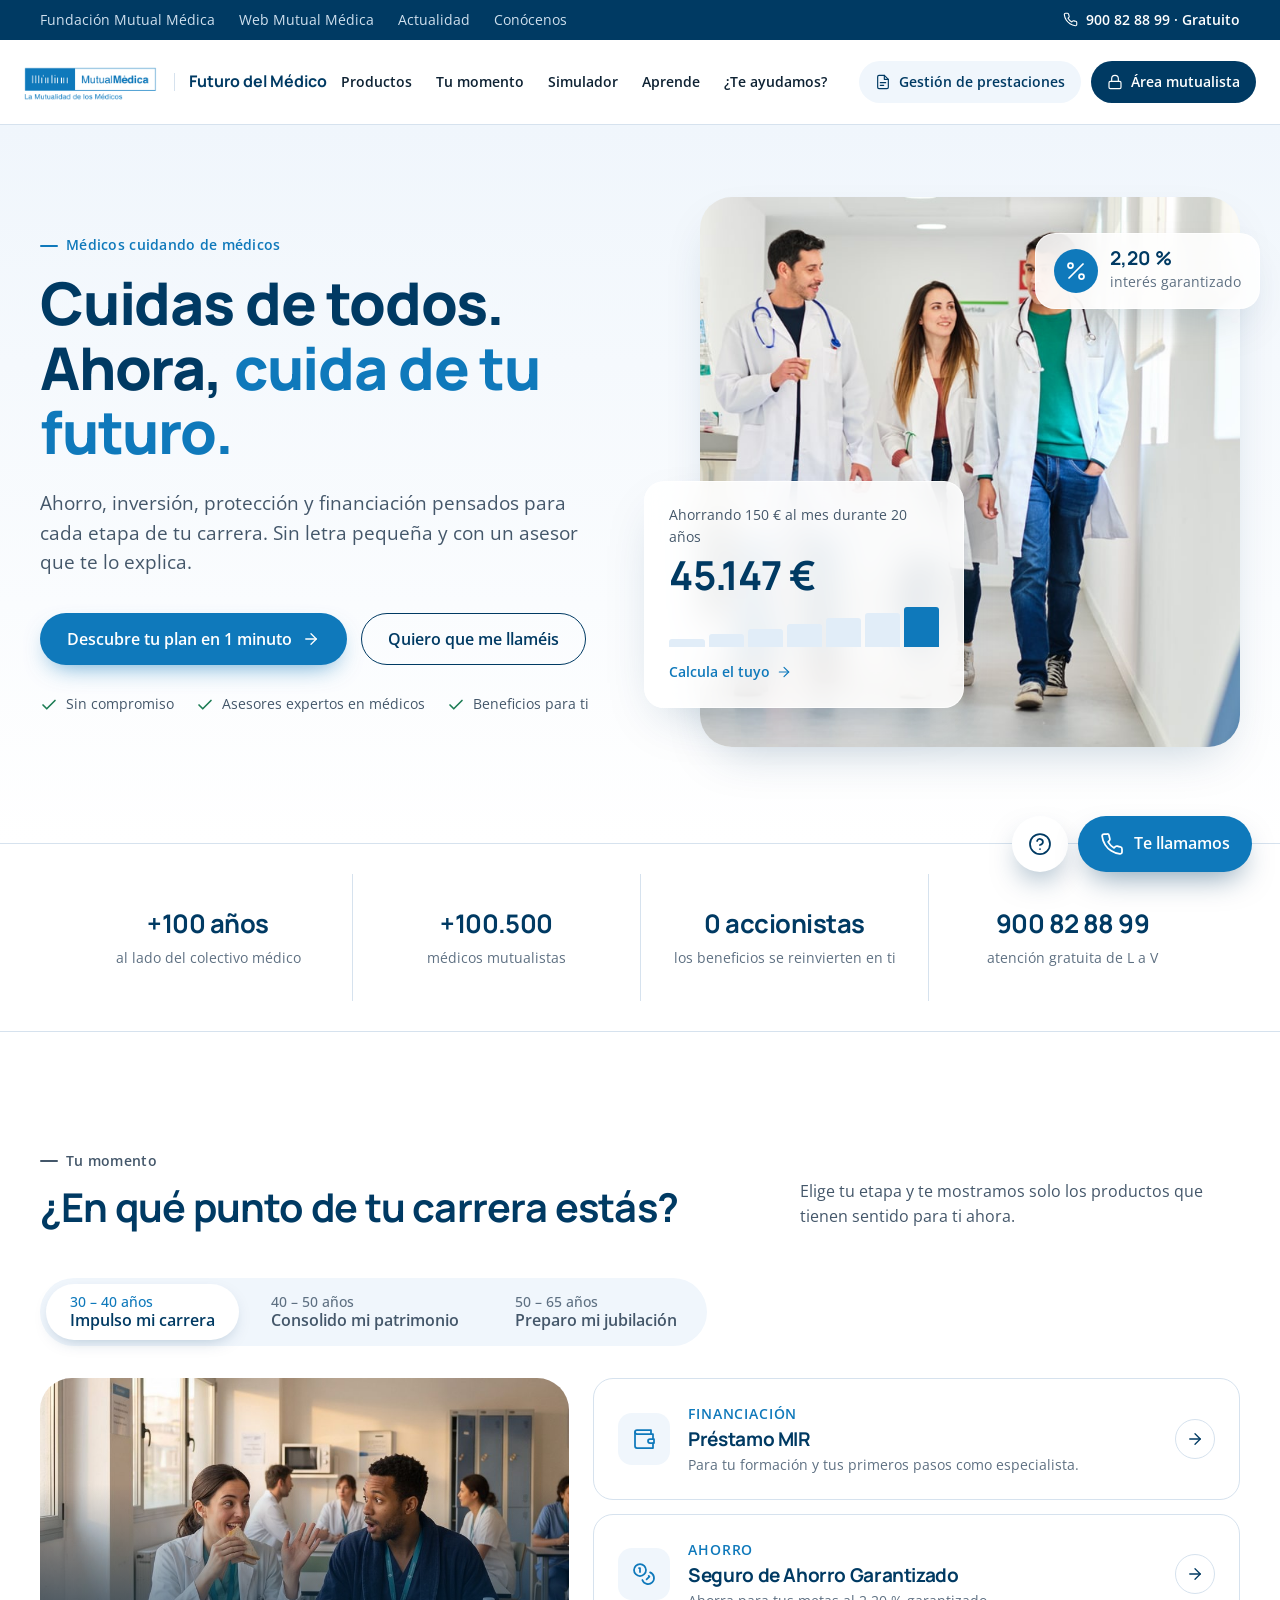
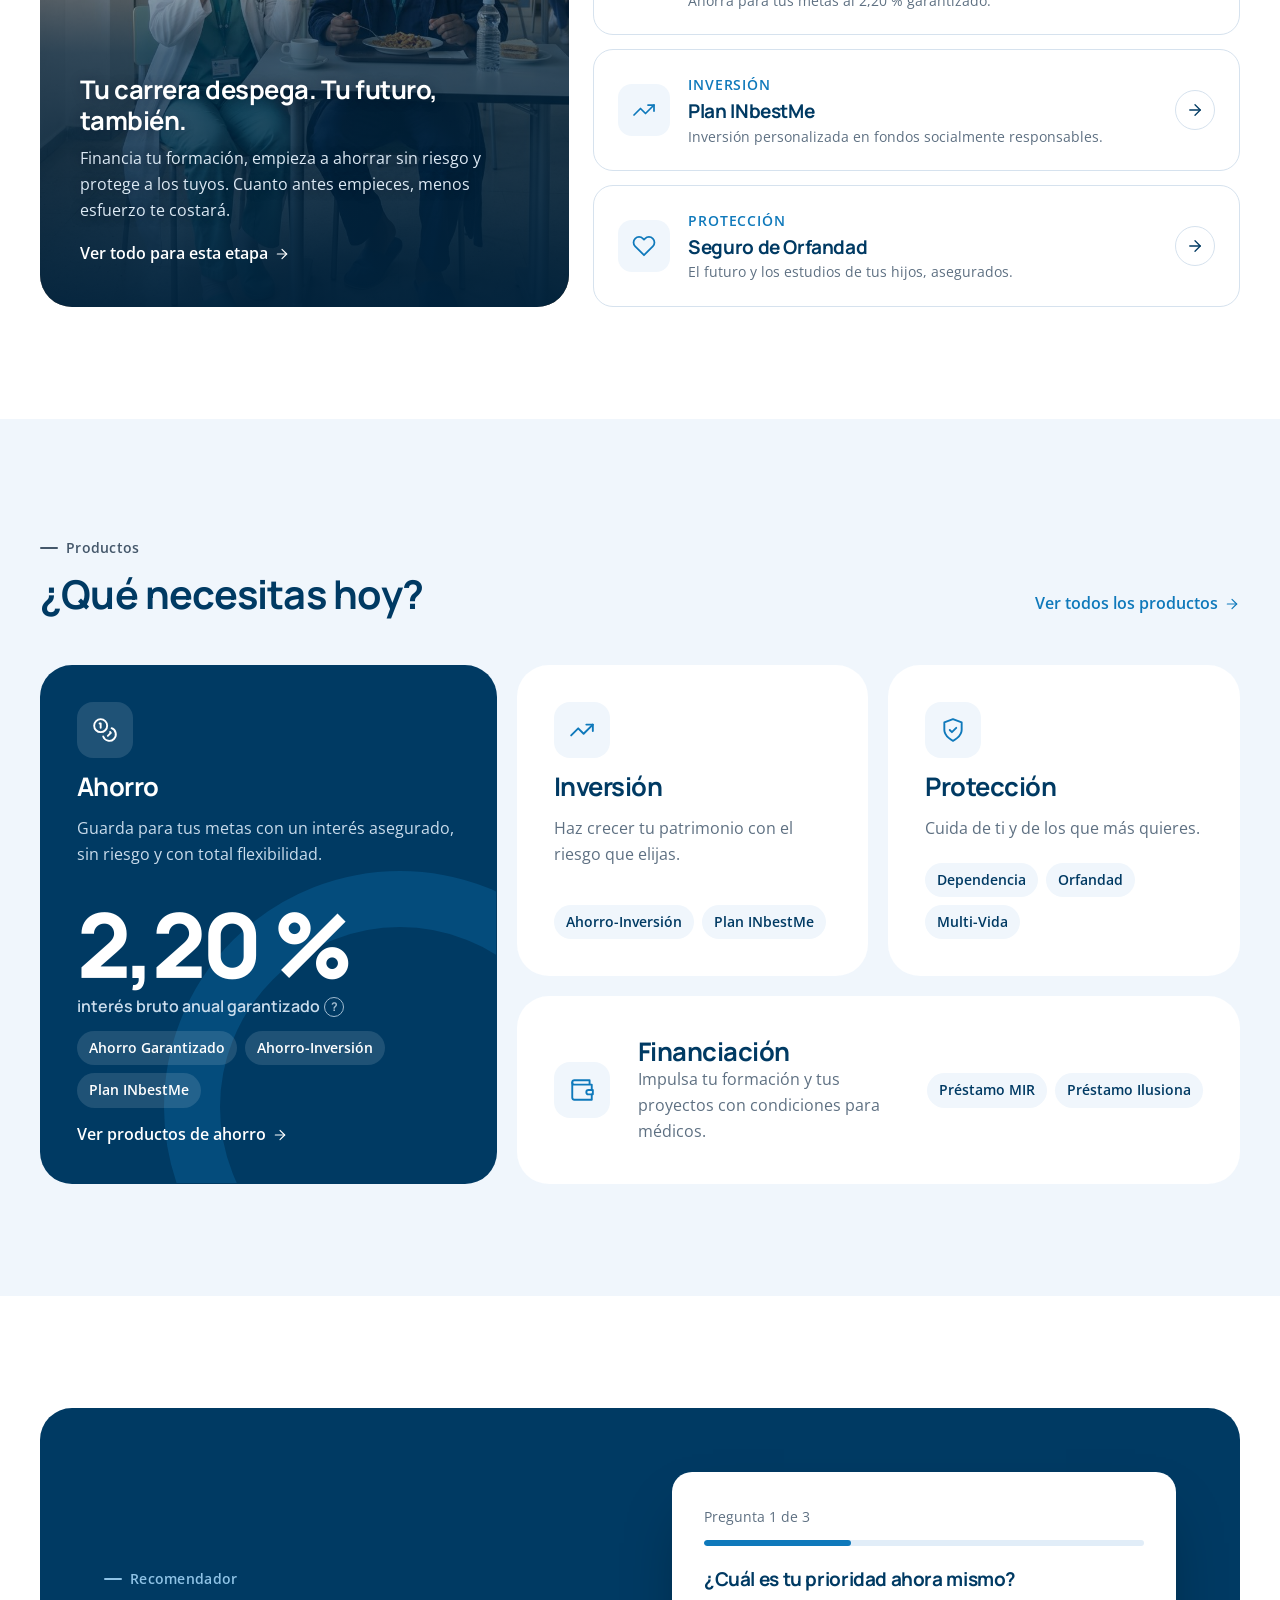
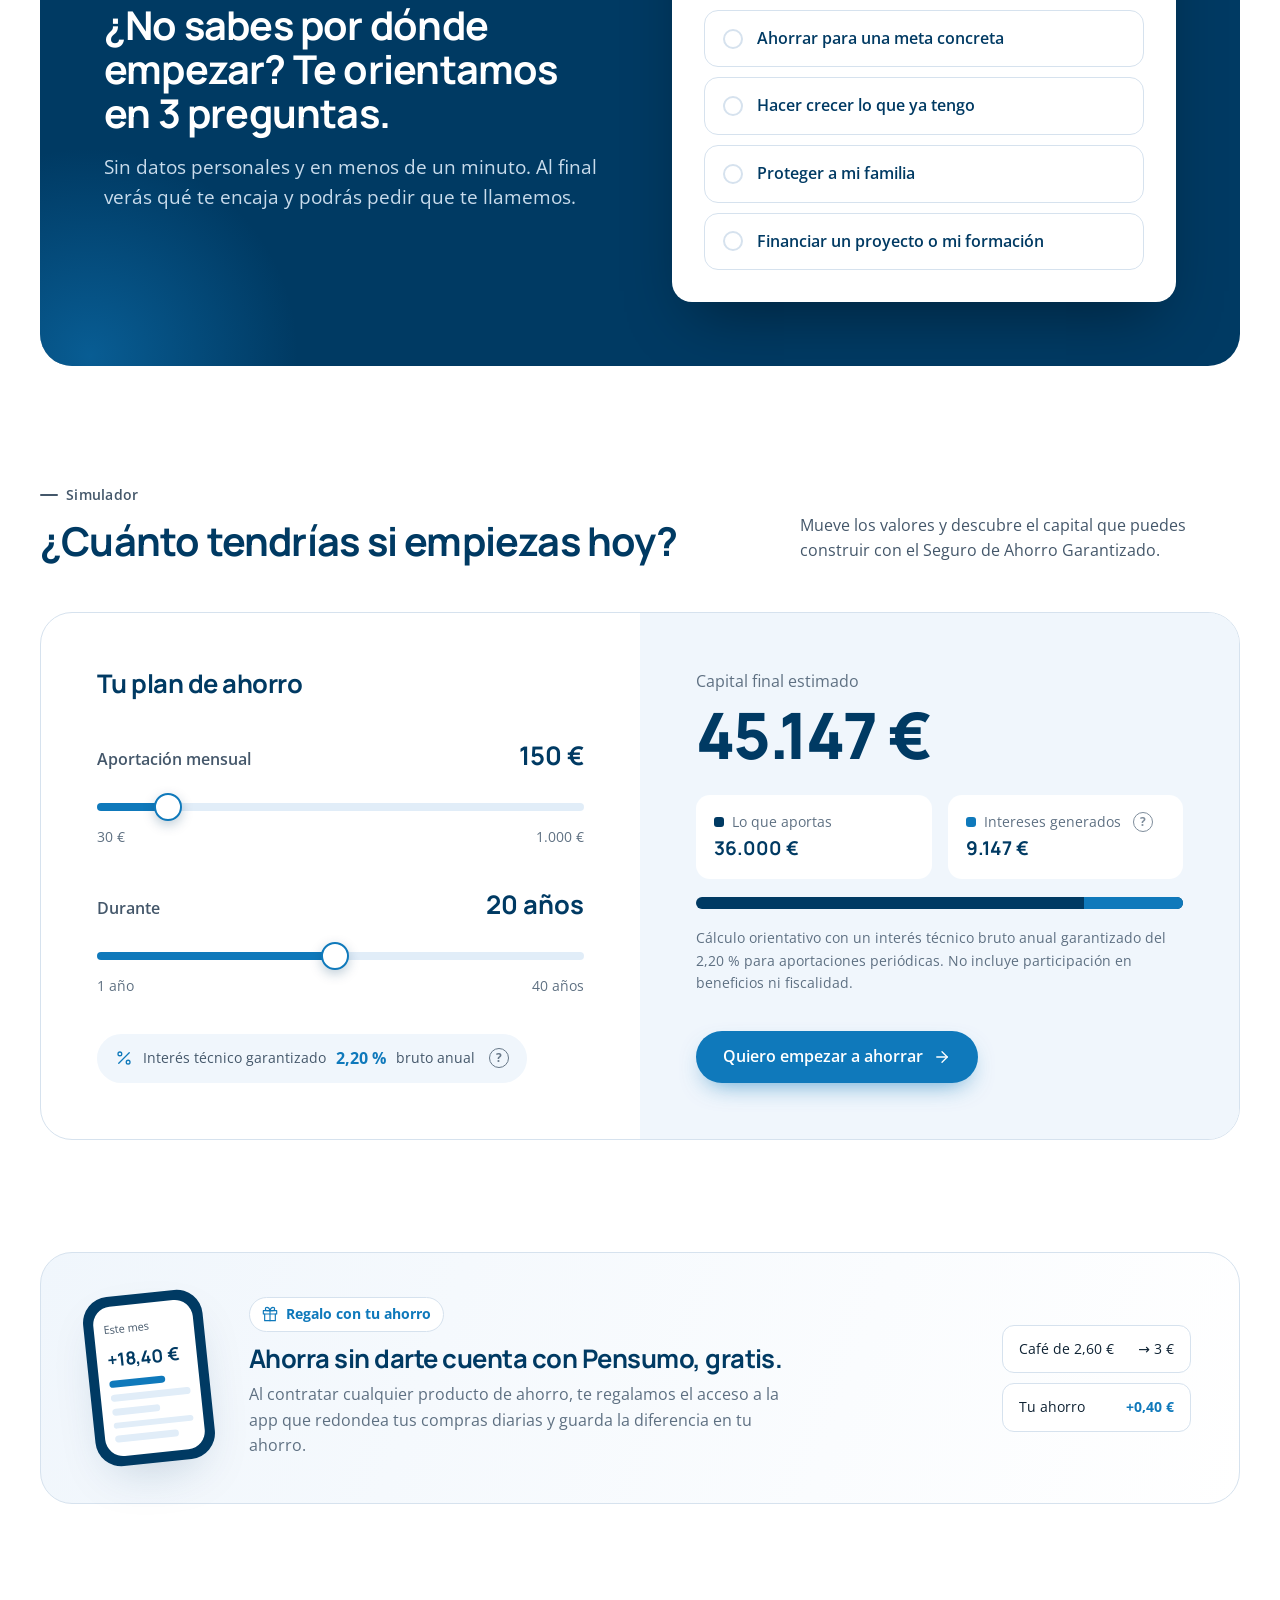
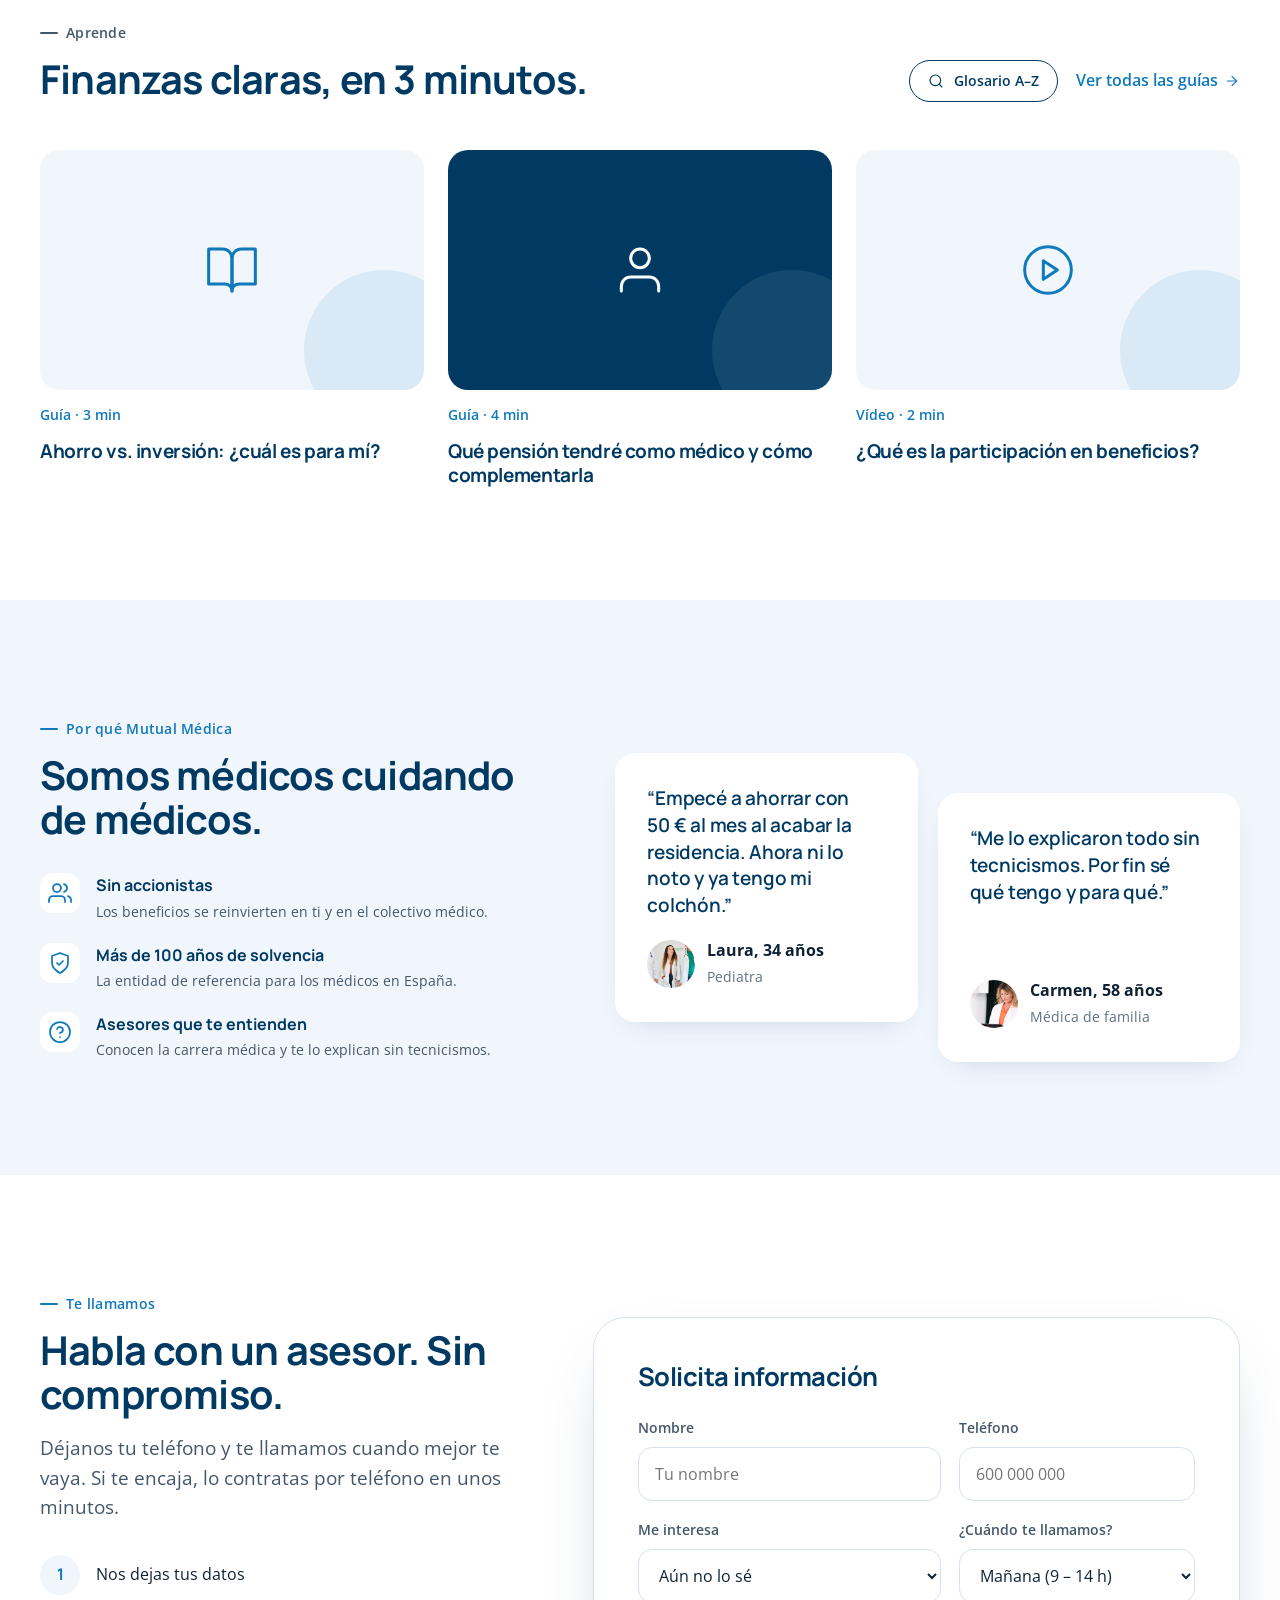
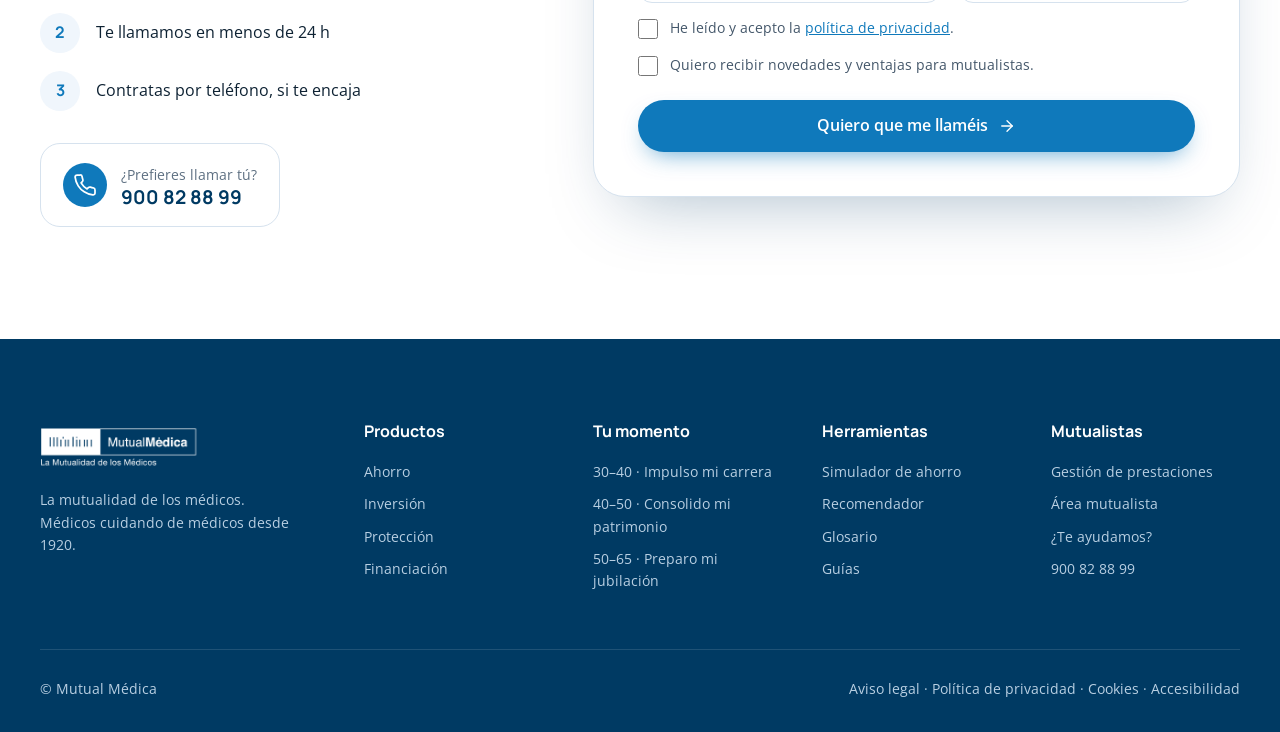
==== commit 83b8c07b: "Revisión completa frente al brief: segmentos 30-40/40-50/50-65, datos de ahorro del portal actual, o" ====
--- a/ui/home.html
+++ b/ui/home.html
@@ -129,8 +129,8 @@
 
 /* ── Momento vital ── */
 .tabs{display:flex;gap:8px;background:var(--sky);padding:6px;border-radius:999px;width:max-content;margin-bottom:32px}
-.tabs button{border:0;background:transparent;height:52px;padding:0 24px;border-radius:999px;cursor:pointer;font-weight:600;color:var(--ink-2);display:flex;flex-direction:column;justify-content:center;line-height:1.2;text-align:left;transition:background .2s,color .2s}
-.tabs button small{font-weight:500;font-size:12.5px;color:var(--ink-3)}
+.tabs button{border:0;background:transparent;height:56px;padding:0 24px;border-radius:999px;cursor:pointer;font-weight:600;color:var(--ink-2);display:flex;flex-direction:column;justify-content:center;line-height:1.2;text-align:left;transition:background .2s,color .2s}
+.tabs button small{font-weight:500;font-size:14px;color:var(--ink-3)}
 .tabs button[aria-selected="true"]{background:#fff;color:var(--navy);box-shadow:0 6px 18px -8px rgba(0,58,99,.35)}
 .tabs button[aria-selected="true"] small{color:var(--accent)}
 .panel{display:grid;grid-template-columns:.9fr 1.1fr;gap:24px;animation:fade .4s ease}
@@ -138,15 +138,16 @@
 [hidden]{display:none!important}
 .panel .story{position:relative;border-radius:var(--r-l);overflow:hidden;min-height:440px;color:#fff;display:flex;flex-direction:column;justify-content:flex-end;padding:40px}
 .panel .story img{position:absolute;inset:0;width:100%;height:100%;object-fit:cover}
-.panel .story::before{content:"";position:absolute;inset:0;background:linear-gradient(180deg,rgba(0,58,99,0) 30%,rgba(0,40,70,.92) 100%);z-index:1}
-.panel .story>*{position:relative;z-index:2}
+.panel .story::before{content:"";position:absolute;inset:0;background:linear-gradient(180deg,rgba(0,40,70,0) 20%,rgba(0,40,70,.7) 52%,rgba(0,34,60,.96) 100%);z-index:1}
+.panel .story h3,.panel .story p{text-shadow:0 1px 12px rgba(0,20,40,.45)}
+.panel .story>*:not(img){position:relative;z-index:2}
 .panel .story h3{color:#fff;margin-bottom:10px}
 .panel .story p{color:#DCE9F4;max-width:420px}
 .prods{display:grid;gap:14px;align-content:start}
 .prod{display:grid;grid-template-columns:52px 1fr auto;align-items:center;gap:18px;padding:22px 24px;border:1px solid var(--line);border-radius:var(--r);background:#fff;transition:border-color .2s,box-shadow .2s,transform .2s}
 .prod:hover{border-color:var(--accent);box-shadow:var(--shadow);transform:translateY(-2px)}
 .prod .ic{width:52px;height:52px;border-radius:14px;background:var(--sky);color:var(--accent);display:grid;place-items:center}
-.prod .kind{font-size:12.5px;font-weight:600;color:var(--accent);text-transform:uppercase;letter-spacing:.06em}
+.prod .kind{font-size:14px;font-weight:600;color:var(--accent);text-transform:uppercase;letter-spacing:.06em}
 .prod h4{font-size:var(--fs-3);margin:2px 0}
 .prod p{font-size:var(--fs-1);color:var(--ink-3)}
 .prod .go{width:40px;height:40px;border-radius:50%;border:1px solid var(--line);display:grid;place-items:center;color:var(--navy);transition:background .2s,color .2s}
@@ -161,7 +162,7 @@
 .cat .ic{width:56px;height:56px;border-radius:16px;background:var(--sky);color:var(--accent);display:grid;place-items:center}
 .cat .ic .ico{width:26px;height:26px}
 .cat ul{list-style:none;display:flex;flex-wrap:wrap;gap:8px;margin-top:auto}
-.cat li{font-size:13.5px;font-weight:600;padding:6px 12px;border-radius:999px;background:var(--sky);color:var(--navy)}
+.cat li{font-size:14px;font-weight:600;padding:6px 12px;border-radius:999px;background:var(--sky);color:var(--navy)}
 .cat.big{grid-row:span 2;background:var(--navy);color:#fff;position:relative;overflow:hidden}
 .cat.big h3,.cat.big h2{color:#fff}
 .cat.big p{color:#C9DCEC}
@@ -206,7 +207,7 @@
 input[type=range]{-webkit-appearance:none;appearance:none;width:100%;height:8px;border-radius:4px;background:linear-gradient(90deg,var(--accent) var(--p,50%),var(--sky-2) var(--p,50%));cursor:pointer}
 input[type=range]::-webkit-slider-thumb{-webkit-appearance:none;width:28px;height:28px;border-radius:50%;background:#fff;border:2px solid var(--accent);box-shadow:0 4px 12px rgba(0,58,99,.25)}
 input[type=range]::-moz-range-thumb{width:24px;height:24px;border-radius:50%;background:#fff;border:2px solid var(--accent)}
-.rng{display:flex;justify-content:space-between;font-size:13.5px;color:var(--ink-3);margin-top:8px}
+.rng{display:flex;justify-content:space-between;font-size:14px;color:var(--ink-3);margin-top:8px}
 .rate-pill{display:inline-flex;align-items:center;gap:10px;margin-top:36px;padding:12px 18px;border-radius:999px;background:var(--sky);font-size:var(--fs-1);color:var(--ink-2)}
 .rate-pill b{color:var(--accent);font-size:var(--fs-2)}
 .out .total{font-family:var(--head);font-size:clamp(48px,5vw,76px);font-weight:800;color:var(--navy);letter-spacing:-.03em;line-height:1;margin:8px 0 28px}
@@ -218,7 +219,7 @@
 .split b{font-family:var(--head);font-size:var(--fs-3);color:var(--navy)}
 .meter{height:12px;border-radius:6px;background:var(--navy);overflow:hidden;display:flex;justify-content:flex-end}
 .meter i{display:block;height:100%;background:var(--accent);transition:width .3s}
-.out .note{font-size:13.5px;color:var(--ink-3);margin:18px 0 28px}
+.out .note{font-size:14px;color:var(--ink-3);margin:18px 0 28px}
 .out .btn{margin-top:auto;align-self:flex-start}
 
 /* ── Pensumo ── */
@@ -228,7 +229,7 @@
 .phone b{font-family:var(--head);color:var(--navy);font-size:18px}
 .phone i{display:block;height:7px;border-radius:4px;background:var(--sky-2)}
 .phone i.a{background:var(--accent);width:70%}
-.gift{display:inline-flex;align-items:center;gap:8px;font-size:13px;font-weight:700;color:var(--accent);background:#fff;border:1px solid var(--line);padding:5px 12px;border-radius:999px;margin-bottom:12px}
+.gift{display:inline-flex;align-items:center;gap:8px;font-size:14px;font-weight:700;color:var(--accent);background:#fff;border:1px solid var(--line);padding:5px 12px;border-radius:999px;margin-bottom:12px}
 .gift .ico{width:16px;height:16px}
 .eg{display:grid;gap:10px;font-size:var(--fs-1)}
 .eg div{display:flex;justify-content:space-between;gap:24px;padding:12px 16px;background:#fff;border-radius:12px;border:1px solid var(--line)}
@@ -243,7 +244,7 @@
 .guide .cover::after{content:"";position:absolute;right:-40px;bottom:-40px;width:160px;height:160px;border-radius:50%;background:rgba(15,121,187,.1)}
 .guide:nth-child(2) .cover{background:var(--navy);color:#fff}
 .guide:nth-child(2) .cover::after{background:rgba(255,255,255,.08)}
-.guide .meta{font-size:13.5px;font-weight:600;color:var(--accent)}
+.guide .meta{font-size:14px;font-weight:600;color:var(--accent)}
 .guide h4{font-size:var(--fs-3)}
 
 /* ── Por qué + testimonios ── */
@@ -298,6 +299,12 @@
 .fab a{display:flex;align-items:center;gap:10px;height:56px;padding:0 22px;border-radius:999px;font-weight:600;box-shadow:0 14px 30px -10px rgba(0,58,99,.5)}
 .fab .f1{background:var(--accent);color:#fff}
 .fab .f2{background:#fff;color:var(--navy);width:56px;padding:0;justify-content:center}
+
+/* Glosario contextual */
+.tip{position:relative;display:inline-grid;place-items:center;width:20px;height:20px;border-radius:50%;border:1.5px solid currentColor;background:none;font-size:12px;font-weight:700;line-height:1;cursor:help;vertical-align:1px;margin-left:4px;color:inherit;opacity:.8}
+.tip:hover,.tip:focus-visible{opacity:1}
+.tip::after{content:attr(data-tip);position:absolute;left:50%;bottom:calc(100% + 10px);transform:translateX(-50%) translateY(4px);width:260px;padding:12px 14px;border-radius:12px;background:var(--ink);color:#fff;font-family:var(--body);font-size:14px;font-weight:400;line-height:1.45;text-align:left;box-shadow:0 12px 30px -10px rgba(0,0,0,.4);opacity:0;pointer-events:none;transition:opacity .15s,transform .15s;z-index:30}
+.tip:hover::after,.tip:focus::after{opacity:1;transform:translateX(-50%)}
 
 /* Responsive básico */
 @media (max-width:1100px){
@@ -421,53 +428,42 @@
     <div class="wrap">
       <div class="head">
         <div><p class="eyebrow">Tu momento</p><h2>¿En qué punto de tu carrera estás?</h2></div>
-        <p>Elige tu etapa y te mostramos solo lo que tiene sentido para ti ahora.</p>
+        <p>Elige tu etapa y te mostramos solo los productos que tienen sentido para ti ahora.</p>
       </div>
       <div data-tabs>
         <div class="tabs" role="tablist" aria-label="Etapas">
-          <button role="tab" aria-selected="true" aria-controls="p1" id="b1"><small>MIR y primeros años</small>Empiezo mi carrera</button>
-          <button role="tab" aria-selected="false" aria-controls="p2" id="b2"><small>30 – 45 años</small>Construyo mi vida</button>
-          <button role="tab" aria-selected="false" aria-controls="p3" id="b3"><small>45 – 55 años</small>Hago crecer mi patrimonio</button>
-          <button role="tab" aria-selected="false" aria-controls="p4" id="b4"><small>+55 años</small>Preparo mi jubilación</button>
+          <button role="tab" aria-selected="true" aria-controls="p1" id="b1"><small>30 – 40 años</small>Impulso mi carrera</button>
+          <button role="tab" aria-selected="false" aria-controls="p2" id="b2"><small>40 – 50 años</small>Consolido mi patrimonio</button>
+          <button role="tab" aria-selected="false" aria-controls="p3" id="b3"><small>50 – 65 años</small>Preparo mi jubilación</button>
         </div>
 
         <div class="panel" id="p1" role="tabpanel" aria-labelledby="b1">
-          <div class="story"><img src="../assets/foto-guardia.jpg" alt="Dos residentes charlando en la sala de descanso del hospital"><h3>Tu carrera arranca. Tu futuro, también.</h3><p>Financia tu formación y empieza a ahorrar con poco. Cuanto antes empieces, menos esfuerzo te costará.</p></div>
+          <div class="story"><img src="../assets/foto-guardia.jpg" alt="Dos médicos jóvenes charlando en la sala de descanso del hospital"><h3>Tu carrera despega. Tu futuro, también.</h3><p>Financia tu formación, empieza a ahorrar sin riesgo y protege a los tuyos. Cuanto antes empieces, menos esfuerzo te costará.</p><a class="link" href="#" style="color:#fff;margin-top:18px">Ver todo para esta etapa <svg class="ico"><use href="#i-arrow"/></svg></a></div>
           <div class="prods">
-            <a class="prod" href="#"><span class="ic"><svg class="ico"><use href="#i-wallet"/></svg></span><div><span class="kind">Financiación</span><h4>Préstamo MIR</h4><p>Para tu residencia, traslado o preparación.</p></div><span class="go"><svg class="ico" style="width:18px"><use href="#i-arrow"/></svg></span></a>
-            <a class="prod" href="#"><span class="ic"><svg class="ico"><use href="#i-coins"/></svg></span><div><span class="kind">Ahorro</span><h4>Seguro de Ahorro Garantizado</h4><p>Empieza con lo que puedas, al 2,20&nbsp;% garantizado.</p></div><span class="go"><svg class="ico" style="width:18px"><use href="#i-arrow"/></svg></span></a>
-            <a class="prod" href="#"><span class="ic"><svg class="ico"><use href="#i-trend"/></svg></span><div><span class="kind">Inversión</span><h4>Plan INbestMe</h4><p>Inversión automatizada y sostenible, 100&nbsp;% online.</p></div><span class="go"><svg class="ico" style="width:18px"><use href="#i-arrow"/></svg></span></a>
-            <div class="more"><span>Todo lo que necesitas en esta etapa</span><a class="link" href="#">Ver más <svg class="ico"><use href="#i-arrow"/></svg></a></div>
+            <a class="prod" href="#"><span class="ic"><svg class="ico"><use href="#i-wallet"/></svg></span><div><span class="kind">Financiación</span><h4>Préstamo MIR</h4><p>Para tu formación y tus primeros pasos como especialista.</p></div><span class="go"><svg class="ico" style="width:18px"><use href="#i-arrow"/></svg></span></a>
+            <a class="prod" href="#"><span class="ic"><svg class="ico"><use href="#i-coins"/></svg></span><div><span class="kind">Ahorro</span><h4>Seguro de Ahorro Garantizado</h4><p>Ahorra para tus metas al 2,20&nbsp;% garantizado.</p></div><span class="go"><svg class="ico" style="width:18px"><use href="#i-arrow"/></svg></span></a>
+            <a class="prod" href="#"><span class="ic"><svg class="ico"><use href="#i-trend"/></svg></span><div><span class="kind">Inversión</span><h4>Plan INbestMe</h4><p>Inversión personalizada en fondos socialmente responsables.</p></div><span class="go"><svg class="ico" style="width:18px"><use href="#i-arrow"/></svg></span></a>
+            <a class="prod" href="#"><span class="ic"><svg class="ico"><use href="#i-heart"/></svg></span><div><span class="kind">Protección</span><h4>Seguro de Orfandad</h4><p>El futuro y los estudios de tus hijos, asegurados.</p></div><span class="go"><svg class="ico" style="width:18px"><use href="#i-arrow"/></svg></span></a>
           </div>
         </div>
 
         <div class="panel" id="p2" role="tabpanel" aria-labelledby="b2" hidden>
-          <div class="story"><img src="../assets/foto-familia.jpg" alt="Pareja paseando con niños jugando al fondo"><h3>Casa, familia, proyectos.</h3><p>Protege a los tuyos y haz realidad tus planes, sin renunciar a ahorrar para mañana.</p></div>
+          <div class="story"><img src="../assets/foto-familia.jpg" alt="Pareja paseando con niños jugando al fondo"><h3>Casa, familia, proyectos.</h3><p>Haz crecer lo que ya has ahorrado, cumple tus planes y cuida de tu familia.</p><a class="link" href="#" style="color:#fff;margin-top:18px">Ver todo para esta etapa <svg class="ico"><use href="#i-arrow"/></svg></a></div>
           <div class="prods">
             <a class="prod" href="#"><span class="ic"><svg class="ico"><use href="#i-wallet"/></svg></span><div><span class="kind">Financiación</span><h4>Préstamo Ilusiona</h4><p>Para tus proyectos personales.</p></div><span class="go"><svg class="ico" style="width:18px"><use href="#i-arrow"/></svg></span></a>
-            <a class="prod" href="#"><span class="ic"><svg class="ico"><use href="#i-heart"/></svg></span><div><span class="kind">Protección</span><h4>Seguro de Orfandad</h4><p>El futuro y los estudios de tus hijos, asegurados.</p></div><span class="go"><svg class="ico" style="width:18px"><use href="#i-arrow"/></svg></span></a>
+            <a class="prod" href="#"><span class="ic"><svg class="ico"><use href="#i-trend"/></svg></span><div><span class="kind">Inversión</span><h4>Seguro de Ahorro-Inversión</h4><p>Rentabiliza tus ahorros con interés garantizado.</p></div><span class="go"><svg class="ico" style="width:18px"><use href="#i-arrow"/></svg></span></a>
+            <a class="prod" href="#"><span class="ic"><svg class="ico"><use href="#i-trend"/></svg></span><div><span class="kind">Ahorro · Inversión</span><h4>Plan INbestMe</h4><p>Carteras adaptadas a tu perfil de riesgo.</p></div><span class="go"><svg class="ico" style="width:18px"><use href="#i-arrow"/></svg></span></a>
             <a class="prod" href="#"><span class="ic"><svg class="ico"><use href="#i-shield"/></svg></span><div><span class="kind">Protección</span><h4>Seguro Multi-Vida</h4><p>Tranquilidad para ti y tu familia.</p></div><span class="go"><svg class="ico" style="width:18px"><use href="#i-arrow"/></svg></span></a>
-            <div class="more"><span>Todo lo que necesitas en esta etapa</span><a class="link" href="#">Ver más <svg class="ico"><use href="#i-arrow"/></svg></a></div>
           </div>
         </div>
 
         <div class="panel" id="p3" role="tabpanel" aria-labelledby="b3" hidden>
-          <div class="story"><img src="../assets/foto-equipo.jpg" alt="Equipo sanitario caminando por el hospital"><h3>Que tu dinero trabaje para ti.</h3><p>Rentabiliza tus ahorros con el nivel de riesgo que elijas y piensa ya en tu protección.</p></div>
+          <div class="story"><img src="../assets/foto-senior.jpg" alt="Médica revisando documentos en una tablet"><h3>Jubílate con el nivel de vida que quieres.</h3><p>Maximiza tus ahorros, elige cómo cobrarlos y protege tu autonomía y la de tu familia.</p><a class="link" href="#" style="color:#fff;margin-top:18px">Ver todo para esta etapa <svg class="ico"><use href="#i-arrow"/></svg></a></div>
           <div class="prods">
-            <a class="prod" href="#"><span class="ic"><svg class="ico"><use href="#i-trend"/></svg></span><div><span class="kind">Inversión</span><h4>Seguro de Ahorro-Inversión</h4><p>Aportación única con rentabilidad garantizada.</p></div><span class="go"><svg class="ico" style="width:18px"><use href="#i-arrow"/></svg></span></a>
-            <a class="prod" href="#"><span class="ic"><svg class="ico"><use href="#i-trend"/></svg></span><div><span class="kind">Inversión</span><h4>Plan INbestMe</h4><p>Carteras indexadas adaptadas a tu perfil.</p></div><span class="go"><svg class="ico" style="width:18px"><use href="#i-arrow"/></svg></span></a>
-            <a class="prod" href="#"><span class="ic"><svg class="ico"><use href="#i-shield"/></svg></span><div><span class="kind">Protección</span><h4>Seguro de Dependencia</h4><p>Por si un día necesitas ayuda.</p></div><span class="go"><svg class="ico" style="width:18px"><use href="#i-arrow"/></svg></span></a>
-            <div class="more"><span>Todo lo que necesitas en esta etapa</span><a class="link" href="#">Ver más <svg class="ico"><use href="#i-arrow"/></svg></a></div>
-          </div>
-        </div>
-
-        <div class="panel" id="p4" role="tabpanel" aria-labelledby="b4" hidden>
-          <div class="story"><img src="../assets/foto-senior.jpg" alt="Médica revisando documentos en una tablet"><h3>Jubílate con el nivel de vida que quieres.</h3><p>Maximiza tus ahorros, elige cómo cobrarlos y protege tu autonomía y la de tu familia.</p></div>
-          <div class="prods">
-            <a class="prod" href="#"><span class="ic"><svg class="ico"><use href="#i-coins"/></svg></span><div><span class="kind">Ahorro</span><h4>Seguro de Ahorro Garantizado</h4><p>Cobra en capital o en renta mensual creciente.</p></div><span class="go"><svg class="ico" style="width:18px"><use href="#i-arrow"/></svg></span></a>
-            <a class="prod" href="#"><span class="ic"><svg class="ico"><use href="#i-trend"/></svg></span><div><span class="kind">Inversión</span><h4>Seguro de Ahorro-Inversión</h4><p>Sin riesgo de mercado, 1,70&nbsp;% garantizado.</p></div><span class="go"><svg class="ico" style="width:18px"><use href="#i-arrow"/></svg></span></a>
+            <a class="prod" href="#"><span class="ic"><svg class="ico"><use href="#i-coins"/></svg></span><div><span class="kind">Ahorro</span><h4>Seguro de Ahorro Garantizado</h4><p>Conviértelo en una renta que complemente tu pensión.</p></div><span class="go"><svg class="ico" style="width:18px"><use href="#i-arrow"/></svg></span></a>
+            <a class="prod" href="#"><span class="ic"><svg class="ico"><use href="#i-trend"/></svg></span><div><span class="kind">Inversión</span><h4>Seguro de Ahorro-Inversión</h4><p>Prima única, sin riesgo de mercado.</p></div><span class="go"><svg class="ico" style="width:18px"><use href="#i-arrow"/></svg></span></a>
             <a class="prod" href="#"><span class="ic"><svg class="ico"><use href="#i-shield"/></svg></span><div><span class="kind">Protección</span><h4>Seguro de Dependencia</h4><p>Tu autonomía, protegida.</p></div><span class="go"><svg class="ico" style="width:18px"><use href="#i-arrow"/></svg></span></a>
-            <div class="more"><span>Todo lo que necesitas en esta etapa</span><a class="link" href="#">Ver más <svg class="ico"><use href="#i-arrow"/></svg></a></div>
+            <a class="prod" href="#"><span class="ic"><svg class="ico"><use href="#i-heart"/></svg></span><div><span class="kind">Protección</span><h4>Seguro Multi-Vida</h4><p>Para que a los tuyos no les falte de nada.</p></div><span class="go"><svg class="ico" style="width:18px"><use href="#i-arrow"/></svg></span></a>
           </div>
         </div>
       </div>
@@ -486,7 +482,7 @@
           <span class="ic"><svg class="ico"><use href="#i-coins"/></svg></span>
           <h3>Ahorro</h3>
           <p>Guarda para tus metas con un interés asegurado, sin riesgo y con total flexibilidad.</p>
-          <div class="rate">2,20&nbsp;%<small>interés bruto anual garantizado</small></div>
+          <div class="rate">2,20&nbsp;%<small>interés bruto anual garantizado<button class="tip" type="button" aria-label="Qué significa bruto anual garantizado" data-tip="Bruto: antes de impuestos. Garantizado: asegurado por contrato, pase lo que pase en los mercados.">?</button></small></div>
           <ul><li>Ahorro Garantizado</li><li>Ahorro-Inversión</li><li>Plan INbestMe</li></ul>
           <span class="link">Ver productos de ahorro <svg class="ico"><use href="#i-arrow"/></svg></span>
         </a>
@@ -545,14 +541,14 @@
             <input id="y" type="range" name="years" min="1" max="40" value="20">
             <div class="rng"><span>1 año</span><span>40 años</span></div>
           </div>
-          <div class="rate-pill"><svg class="ico" style="width:18px;color:var(--accent)"><use href="#i-percent"/></svg>Interés técnico garantizado <b>2,20&nbsp;%</b> bruto anual</div>
+          <div class="rate-pill"><svg class="ico" style="width:18px;color:var(--accent)"><use href="#i-percent"/></svg>Interés técnico garantizado <b>2,20&nbsp;%</b> bruto anual<button class="tip" type="button" aria-label="Qué es el interés técnico garantizado" data-tip="Es la rentabilidad mínima que el seguro te asegura por contrato cada año, antes de impuestos. No depende de los mercados.">?</button></div>
         </div>
         <div class="out">
           <span class="muted">Capital final estimado</span>
           <div class="total" data-out="total"></div>
           <div class="split">
             <div><span>Lo que aportas</span><b data-out="paid"></b></div>
-            <div><span>Intereses generados</span><b data-out="interest"></b></div>
+            <div><span>Intereses generados<button class="tip" type="button" aria-label="Qué son los intereses generados" data-tip="Lo que gana tu dinero por estar ahorrado. Cada año los intereses se suman a tu capital y también generan intereses.">?</button></span><b data-out="interest"></b></div>
           </div>
           <div class="meter" aria-hidden="true"><i data-out="bar"></i></div>
           <p class="note">Cálculo orientativo con un interés técnico bruto anual garantizado del 2,20&nbsp;% para aportaciones periódicas. No incluye participación en beneficios ni fiscalidad.</p>
@@ -608,7 +604,7 @@
         </ul>
       </div>
       <div class="quotes">
-        <figure class="quote"><p>“Empecé a ahorrar en la residencia con 50&nbsp;€ al mes. Ahora ni lo noto y ya tengo mi colchón.”</p><figcaption class="who"><span class="av" style="background-image:url(../assets/foto-jovenes.jpg);background-position:47% 20%;background-size:300%"></span><div><b>Laura, 32 años</b><span>MIR de Pediatría</span></div></figcaption></figure>
+        <figure class="quote"><p>“Empecé a ahorrar con 50&nbsp;€ al mes al acabar la residencia. Ahora ni lo noto y ya tengo mi colchón.”</p><figcaption class="who"><span class="av" style="background-image:url(../assets/foto-jovenes.jpg);background-position:47% 20%;background-size:300%"></span><div><b>Laura, 34 años</b><span>Pediatra</span></div></figcaption></figure>
         <figure class="quote"><p>“Me lo explicaron todo sin tecnicismos. Por fin sé qué tengo y para qué.”</p><figcaption class="who"><span class="av" style="background-image:url(../assets/foto-senior.jpg);background-position:74% 18%;background-size:320%"></span><div><b>Carmen, 58 años</b><span>Médica de familia</span></div></figcaption></figure>
       </div>
     </div>
@@ -655,7 +651,7 @@
     <div class="cols">
       <div><img src="../assets/logo-mutual-medica-blanco.png" alt="Mutual Médica"><p>La mutualidad de los médicos.<br>Médicos cuidando de médicos desde 1920.</p></div>
       <div><h5>Productos</h5><ul><li><a href="#">Ahorro</a></li><li><a href="#">Inversión</a></li><li><a href="#">Protección</a></li><li><a href="#">Financiación</a></li></ul></div>
-      <div><h5>Tu momento</h5><ul><li><a href="#">Empiezo mi carrera</a></li><li><a href="#">Construyo mi vida</a></li><li><a href="#">Hago crecer mi patrimonio</a></li><li><a href="#">Preparo mi jubilación</a></li></ul></div>
+      <div><h5>Tu momento</h5><ul><li><a href="#">30–40 · Impulso mi carrera</a></li><li><a href="#">40–50 · Consolido mi patrimonio</a></li><li><a href="#">50–65 · Preparo mi jubilación</a></li></ul></div>
       <div><h5>Herramientas</h5><ul><li><a href="#">Simulador de ahorro</a></li><li><a href="#">Recomendador</a></li><li><a href="#">Glosario</a></li><li><a href="#">Guías</a></li></ul></div>
       <div><h5>Mutualistas</h5><ul><li><a href="#">Gestión de prestaciones</a></li><li><a href="#">Área mutualista</a></li><li><a href="#">¿Te ayudamos?</a></li><li><a href="tel:900828899">900 82 88 99</a></li></ul></div>
     </div>
@@ -675,13 +671,13 @@
   const box = document.getElementById('quiz');
   const Q = [
     {t:'¿Cuál es tu prioridad ahora mismo?', k:'goal', o:[['save','Ahorrar para una meta concreta'],['grow','Hacer crecer lo que ya tengo'],['protect','Proteger a mi familia'],['fund','Financiar un proyecto o mi formación']]},
-    {t:'¿En qué etapa estás?', k:'stage', o:[['mir','MIR o primeros años'],['30','Entre 30 y 45 años'],['45','Entre 45 y 55 años'],['55','Más de 55 años']]},
+    {t:'¿Cuántos años tienes?', k:'stage', o:[['30','Entre 30 y 40 años'],['40','Entre 40 y 50 años'],['50','Más de 50 años']]},
     {t:'¿Cómo te sientes con el riesgo?', k:'risk', o:[['low','Prefiero seguridad total'],['mid','Acepto algo de riesgo'],['high','Busco más rentabilidad']]}
   ];
   const P = {
     AG:['i-coins','Seguro de Ahorro Garantizado','2,20 % garantizado, sin riesgo'],
     AI:['i-trend','Seguro de Ahorro-Inversión','Aportación única garantizada'],
-    IB:['i-trend','Plan INbestMe','Carteras indexadas a tu perfil'],
+    IB:['i-trend','Plan INbestMe','Fondos socialmente responsables, a tu medida'],
     DE:['i-shield','Seguro de Dependencia','Tu autonomía, protegida'],
     OR:['i-heart','Seguro de Orfandad','El futuro de tus hijos'],
     MV:['i-shield','Seguro Multi-Vida','Tranquilidad para tu familia'],
@@ -691,9 +687,10 @@
   const a = {}; let step = 0;
   function pick(){
     const {goal,stage,risk} = a;
-    if (goal==='fund') return stage==='mir' ? ['PM','AG'] : ['PI','AG'];
-    if (goal==='protect') return stage==='mir' ? ['MV','AG'] : stage==='30' ? ['OR','MV'] : ['DE','MV'];
+    if (goal==='fund') return stage==='30' ? ['PM','AG'] : ['PI','AG'];
+    if (goal==='protect') return stage==='50' ? ['DE','MV'] : ['OR','MV'];
     if (goal==='grow') return risk==='low' ? ['AI','AG'] : risk==='mid' ? ['AI','IB'] : ['IB','AI'];
+    if (stage==='50') return risk==='high' ? ['AG','IB'] : ['AG','AI'];
     return risk==='low' ? ['AG','AI'] : ['AG','IB'];
   }
   function render(){
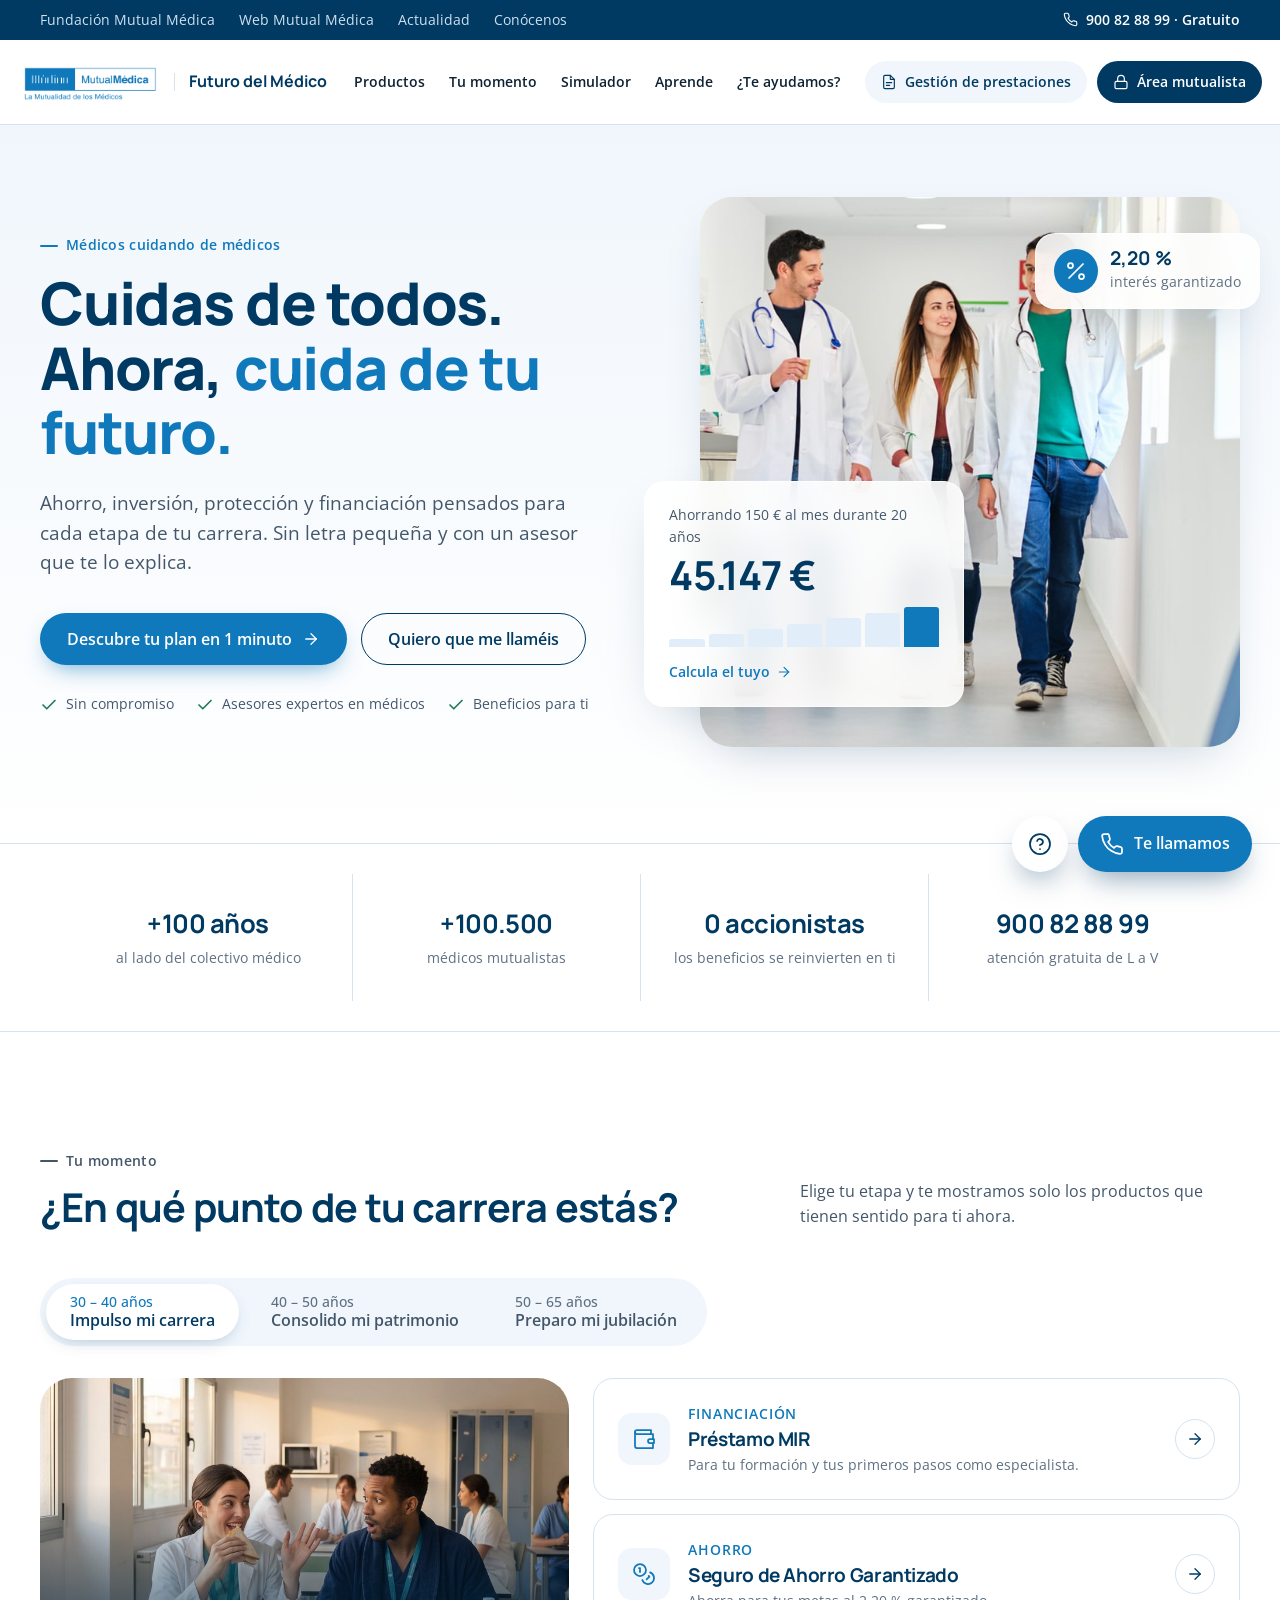
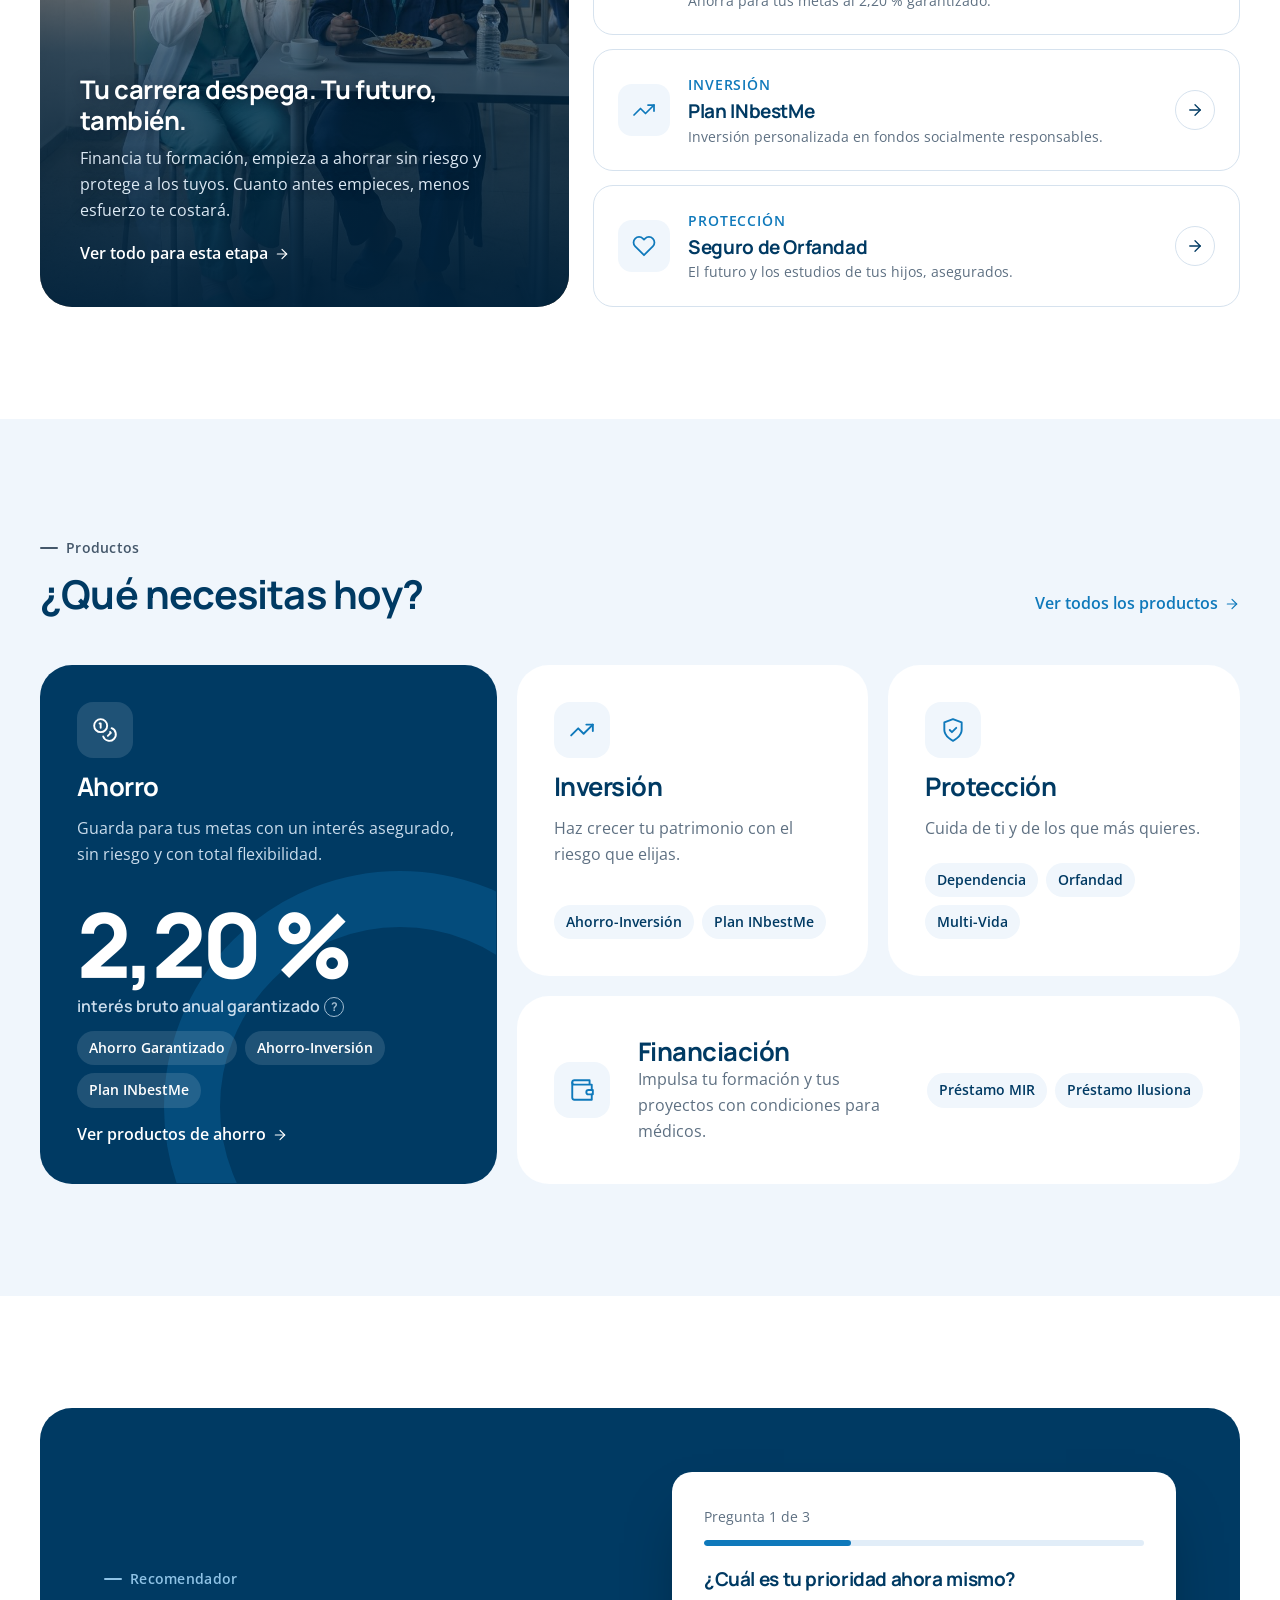
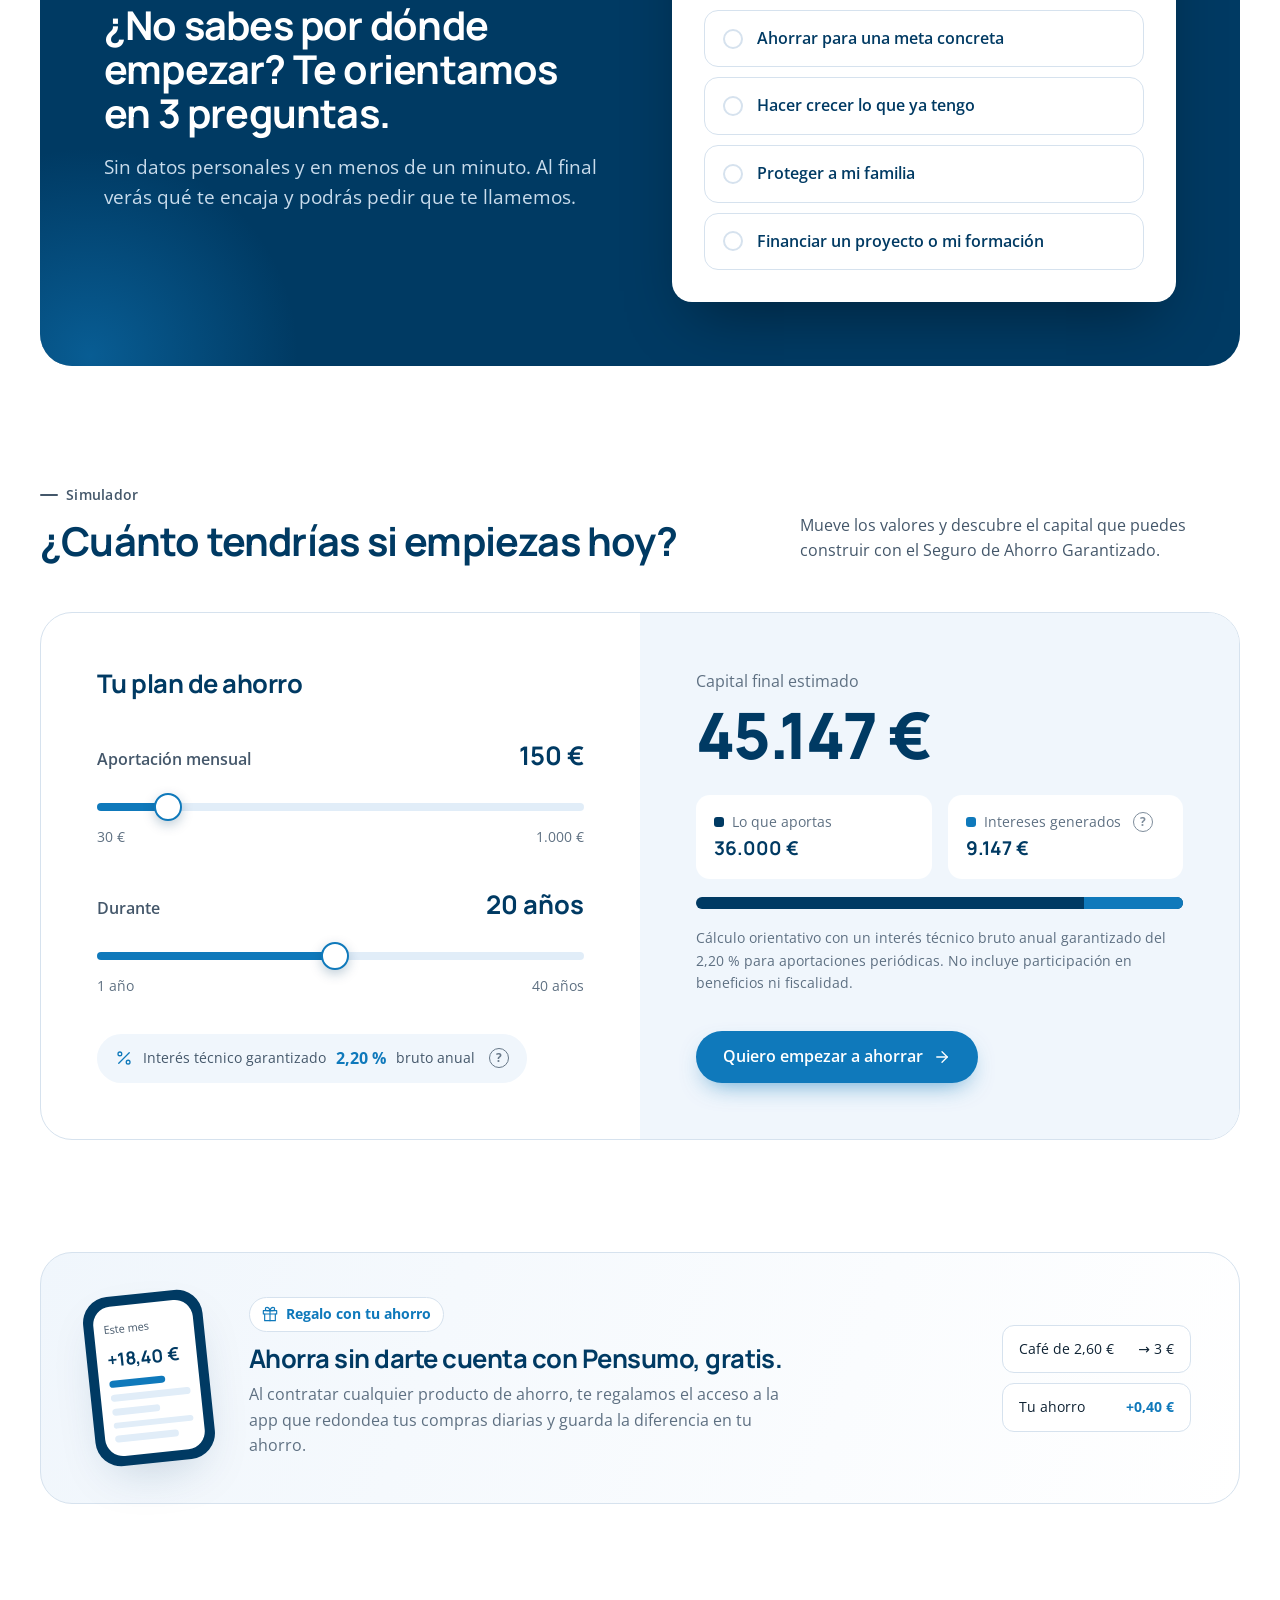
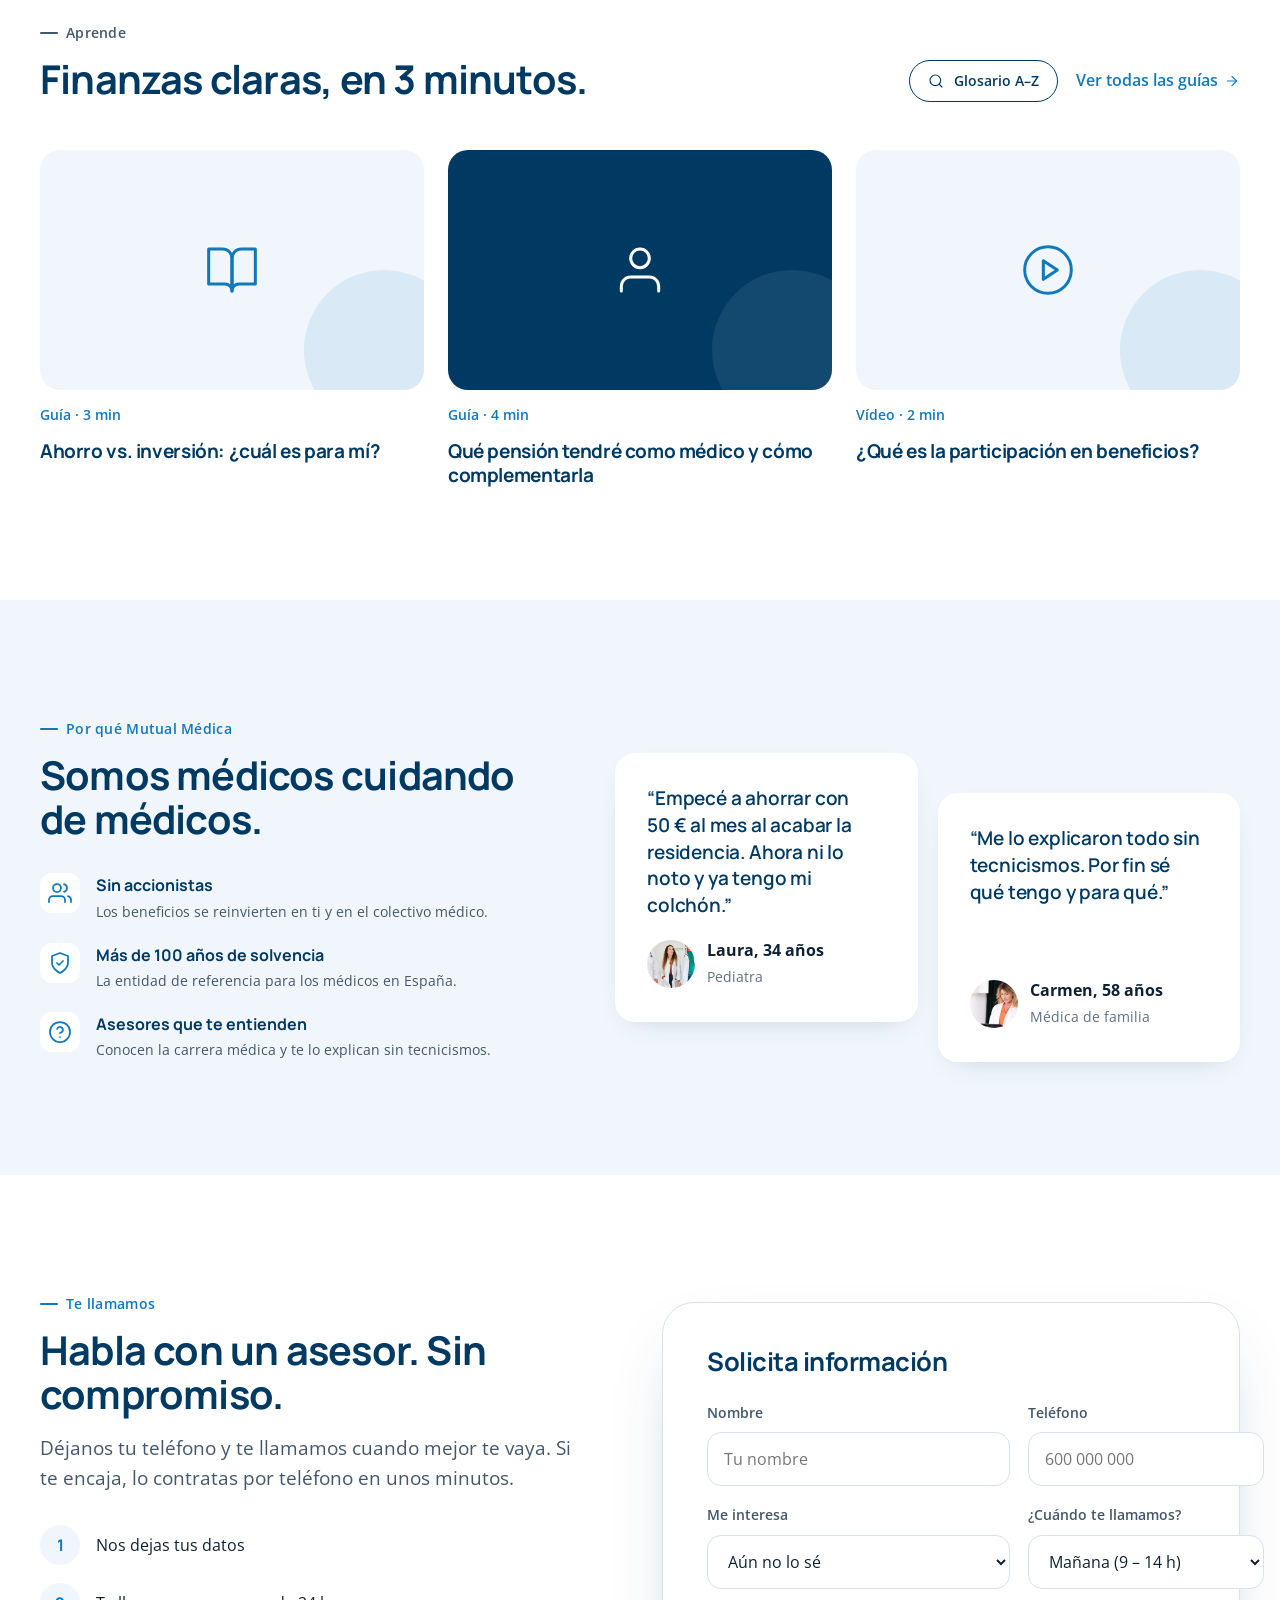
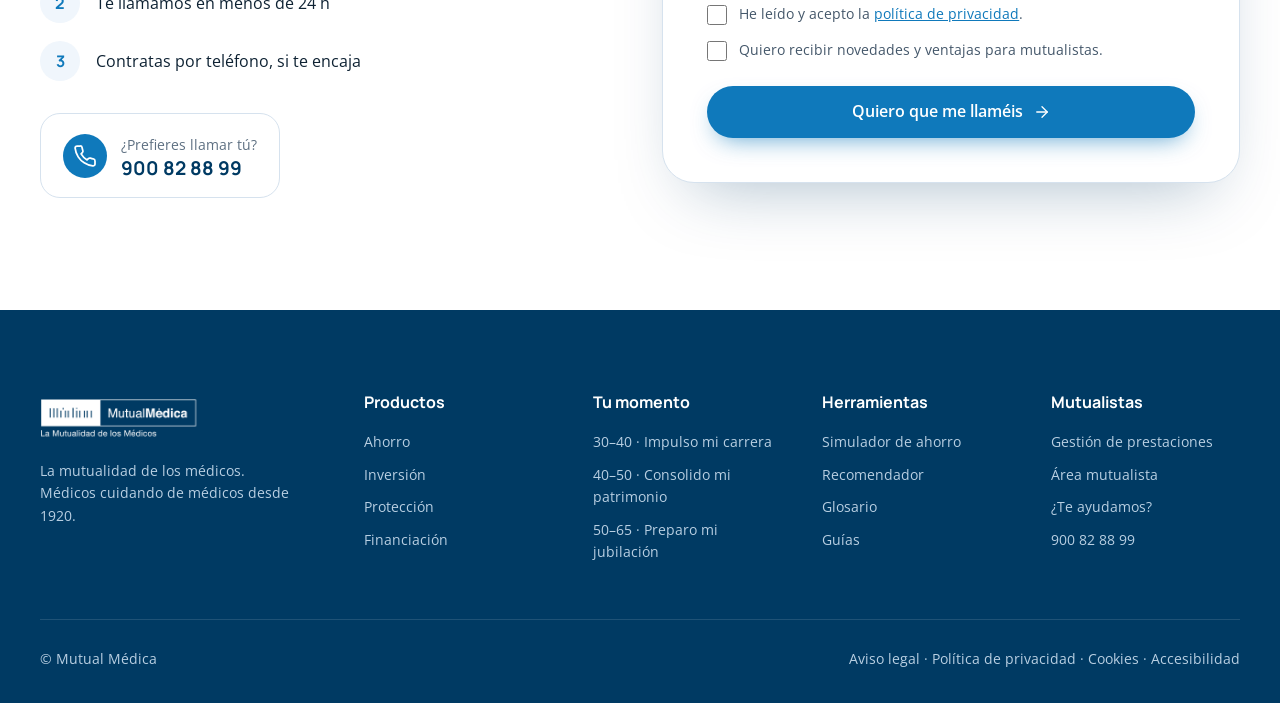
==== commit abfee7a3: "Anexo: antes y después, benchmark, flujo de conversión con confirmación, versión móvil e hipótesis" ====
--- a/ui/home.html
+++ b/ui/home.html
@@ -283,6 +283,11 @@
 .chk a{color:var(--accent);text-decoration:underline}
 form .btn{width:100%;margin-top:24px}
 .thanks{text-align:center;padding:40px 10px}
+.recap{list-style:none;display:grid;gap:8px;margin:24px 0 12px;text-align:left}
+.recap li{display:flex;justify-content:space-between;gap:16px;padding:14px 18px;border-radius:14px;background:var(--sky);font-size:var(--fs-1)}
+.recap span{color:var(--ink-3)}.recap b{color:var(--navy);text-align:right}
+.next{display:grid;gap:10px;margin-top:20px}
+.next .btn{width:100%;margin:0;white-space:normal;height:auto;min-height:46px;padding:10px 18px}
 .thanks .ic{width:72px;height:72px;border-radius:50%;background:#E6F4EE;color:var(--ok);display:grid;place-items:center;margin:0 auto 18px}
 
 /* ── Footer ── */
@@ -306,9 +311,26 @@
 .tip::after{content:attr(data-tip);position:absolute;left:50%;bottom:calc(100% + 10px);transform:translateX(-50%) translateY(4px);width:260px;padding:12px 14px;border-radius:12px;background:var(--ink);color:#fff;font-family:var(--body);font-size:14px;font-weight:400;line-height:1.45;text-align:left;box-shadow:0 12px 30px -10px rgba(0,0,0,.4);opacity:0;pointer-events:none;transition:opacity .15s,transform .15s;z-index:30}
 .tip:hover::after,.tip:focus::after{opacity:1;transform:translateX(-50%)}
 
+/* Menú móvil */
+.burger{display:none;margin-left:auto;width:48px;height:48px;border-radius:14px;border:1px solid var(--line);background:#fff;cursor:pointer;flex-direction:column;align-items:center;justify-content:center;gap:5px}
+.burger span{display:block;width:20px;height:2px;border-radius:2px;background:var(--navy);transition:transform .2s,opacity .2s}
+.burger[aria-expanded="true"] span:nth-child(1){transform:translateY(7px) rotate(45deg)}
+.burger[aria-expanded="true"] span:nth-child(2){opacity:0}
+.burger[aria-expanded="true"] span:nth-child(3){transform:translateY(-7px) rotate(-45deg)}
+.mnav{display:grid;gap:4px;padding:12px 24px 24px;border-top:1px solid var(--line);background:#fff}
+.mnav>a{padding:14px 4px;font-family:var(--head);font-weight:700;font-size:var(--fs-3);color:var(--navy);border-bottom:1px solid var(--sky-2)}
+.mkeep{display:grid;gap:10px;margin-top:14px}
+.mkeep a{display:flex;align-items:center;gap:10px;height:52px;padding:0 18px;border-radius:14px;font-weight:600}
+.mkeep .k1{background:var(--sky);color:var(--navy)}.mkeep .k2{background:var(--navy);color:#fff}
+.mkeep .ico,.mtel .ico{width:18px;height:18px}
+.mtel{display:flex;align-items:center;gap:10px;margin-top:10px;padding:12px 4px;font-weight:700;color:var(--accent)}
+.wrap>*{min-width:0}
+
 /* Responsive básico */
 @media (max-width:1100px){
   .menu{display:none}
+  .burger{display:flex}
+  .keep .k1{display:none}
   .hero .wrap,.panel,.reco,.calc,.why .wrap,.contact .wrap{grid-template-columns:1fr}
   .bento{grid-template-columns:1fr 1fr}.cat.big{grid-row:auto;grid-column:span 2}
   .guides{grid-template-columns:1fr}
@@ -318,8 +340,35 @@
   footer .cols{grid-template-columns:1fr 1fr}
 }
 @media (max-width:640px){
-  .keep .k1,.topbar nav,.brand span{display:none}
-  .trust .wrap,.quotes,.grid2,.split{grid-template-columns:1fr 1fr}
+  .topbar nav,.brand span{display:none}
+  .topbar .wrap{justify-content:center}
+  header.main .wrap{gap:12px;height:72px}
+  .brand img{height:38px}
+  .keep{margin-left:auto}.keep .k2{height:44px;padding:0 14px}
+  .burger{margin-left:0}
+  .trust .wrap,.split{grid-template-columns:1fr 1fr}
+  .trust div{padding:22px 12px}.trust div:nth-child(3){border-left:0}
+  .trust div:nth-child(n+3){border-top:1px solid var(--line)}
+  .trust b{font-size:22px}
+  .grid2{grid-template-columns:1fr}
+  .hero{padding:40px 0 64px}.hero .wrap{gap:40px}
+  .ctas .btn{width:100%}
+  .ticks{gap:10px 18px}
+  .g-calc{left:12px;right:12px;width:auto;bottom:16px}
+  .g-rate{top:16px}
+  .tabs{display:grid;grid-template-columns:1fr;width:100%;border-radius:22px;gap:6px}
+  .tabs button{height:auto;padding:12px 18px;border-radius:16px}
+  .panel .story{min-height:360px;padding:28px}
+  .prod{grid-template-columns:44px 1fr auto;gap:14px;padding:18px}
+  .prod .ic{width:44px;height:44px}
+  .cat{padding:28px}
+  .rate-pill{flex-wrap:wrap;border-radius:16px}
+  .split div{padding:14px}
+  .pensumo{padding:28px;gap:24px}.phone{margin:0 auto}
+  .eg div{gap:12px}
+  .call{width:100%}
+  footer .cols{grid-template-columns:1fr 1fr;gap:32px}
+  footer .cols>div:first-child{grid-column:1/-1}
   .quotes{grid-template-columns:1fr}.quote:nth-child(2){transform:none}
   .bento{grid-template-columns:1fr}.cat.big,.cat.wide{grid-column:auto}.cat.wide{flex-direction:column;align-items:flex-start}
   .calc .in,.calc .out,.reco,form.card{padding:28px}
@@ -379,7 +428,20 @@
       <a class="k1" href="#"><svg class="ico"><use href="#i-file"/></svg>Gestión de prestaciones</a>
       <a class="k2" href="#"><svg class="ico"><use href="#i-lock"/></svg>Área mutualista</a>
     </div>
+    <button class="burger" type="button" aria-expanded="false" aria-controls="mnav" aria-label="Abrir menú"><span></span><span></span><span></span></button>
   </div>
+  <nav class="mnav" id="mnav" aria-label="Menú móvil" hidden>
+    <a href="#productos">Productos</a>
+    <a href="#momento">Tu momento</a>
+    <a href="#simulador">Simulador</a>
+    <a href="#aprende">Aprende</a>
+    <a href="#contacto">¿Te ayudamos?</a>
+    <div class="mkeep">
+      <a class="k1" href="#"><svg class="ico"><use href="#i-file"/></svg>Gestión de prestaciones</a>
+      <a class="k2" href="#"><svg class="ico"><use href="#i-lock"/></svg>Área mutualista</a>
+    </div>
+    <a class="mtel" href="tel:900828899"><svg class="ico"><use href="#i-phone"/></svg>900 82 88 99 · Gratuito</a>
+  </nav>
 </header>
 
 <main>
@@ -666,6 +728,15 @@
 
 <script src="../js/app.js"></script>
 <script>
+// Menú móvil
+(function(){
+  const b = document.querySelector('.burger'), m = document.getElementById('mnav');
+  if (!b) return;
+  const set = (o) => { b.setAttribute('aria-expanded', o); b.setAttribute('aria-label', o ? 'Cerrar menú' : 'Abrir menú'); m.hidden = !o; };
+  b.addEventListener('click', () => set(b.getAttribute('aria-expanded') !== 'true'));
+  m.querySelectorAll('a').forEach(a => a.addEventListener('click', () => set(false)));
+})();
+
 // Recomendador en 3 preguntas
 (function(){
   const box = document.getElementById('quiz');
@@ -722,8 +793,27 @@
   f.addEventListener('submit', e => {
     e.preventDefault();
     if (!f.checkValidity()) { f.reportValidity(); return; }
-    const n = f.nombre.value.trim();
-    f.innerHTML = `<div class="thanks"><span class="ic"><svg class="ico" style="width:32px;height:32px"><use href="#i-check"/></svg></span><h3>¡Gracias${n?', '+n.replace(/[<>&"]/g,''):''}!</h3><p class="muted" style="margin-top:10px">Un asesor te llamará en menos de 24 h en la franja que has elegido.</p></div>`;
+    const esc = (t) => t.replace(/[<>&"]/g, '');
+    const n = esc(f.nombre.value.trim());
+    const interes = esc(f.interes.value || 'Te orientamos según tu momento');
+    const franja = esc(f.franja.value);
+    const m = document.querySelector('[name="monthly"]'), y = document.querySelector('[name="years"]');
+    const sim = m && y ? `${m.value}&nbsp;€/mes durante ${y.value} años` : '';
+    f.innerHTML = `<div class="thanks">
+      <span class="ic"><svg class="ico" style="width:32px;height:32px"><use href="#i-check"/></svg></span>
+      <h3>¡Hecho${n ? ', ' + n : ''}! Te llamamos pronto.</h3>
+      <p class="muted" style="margin-top:8px">Un asesor especializado en médicos te llamará en menos de 24 h.</p>
+      <ul class="recap">
+        <li><span>Franja</span><b>${franja}</b></li>
+        <li><span>Te interesa</span><b>${interes}</b></li>
+        ${sim ? `<li><span>Tu simulación</span><b>${sim}</b></li>` : ''}
+      </ul>
+      <p class="small muted">El asesor ya tendrá esta información: no tendrás que repetirla.</p>
+      <div class="next">
+        <a class="btn btn-ghost btn-sm" href="#aprende"><svg class="ico"><use href="#i-book"/></svg>Mientras tanto, lee la guía de 3 min</a>
+        <a class="btn btn-ghost btn-sm" href="tel:900828899"><svg class="ico"><use href="#i-phone"/></svg>¿Prefieres llamar tú? 900 82 88 99</a>
+      </div>
+    </div>`;
   });
 })();
 </script>
